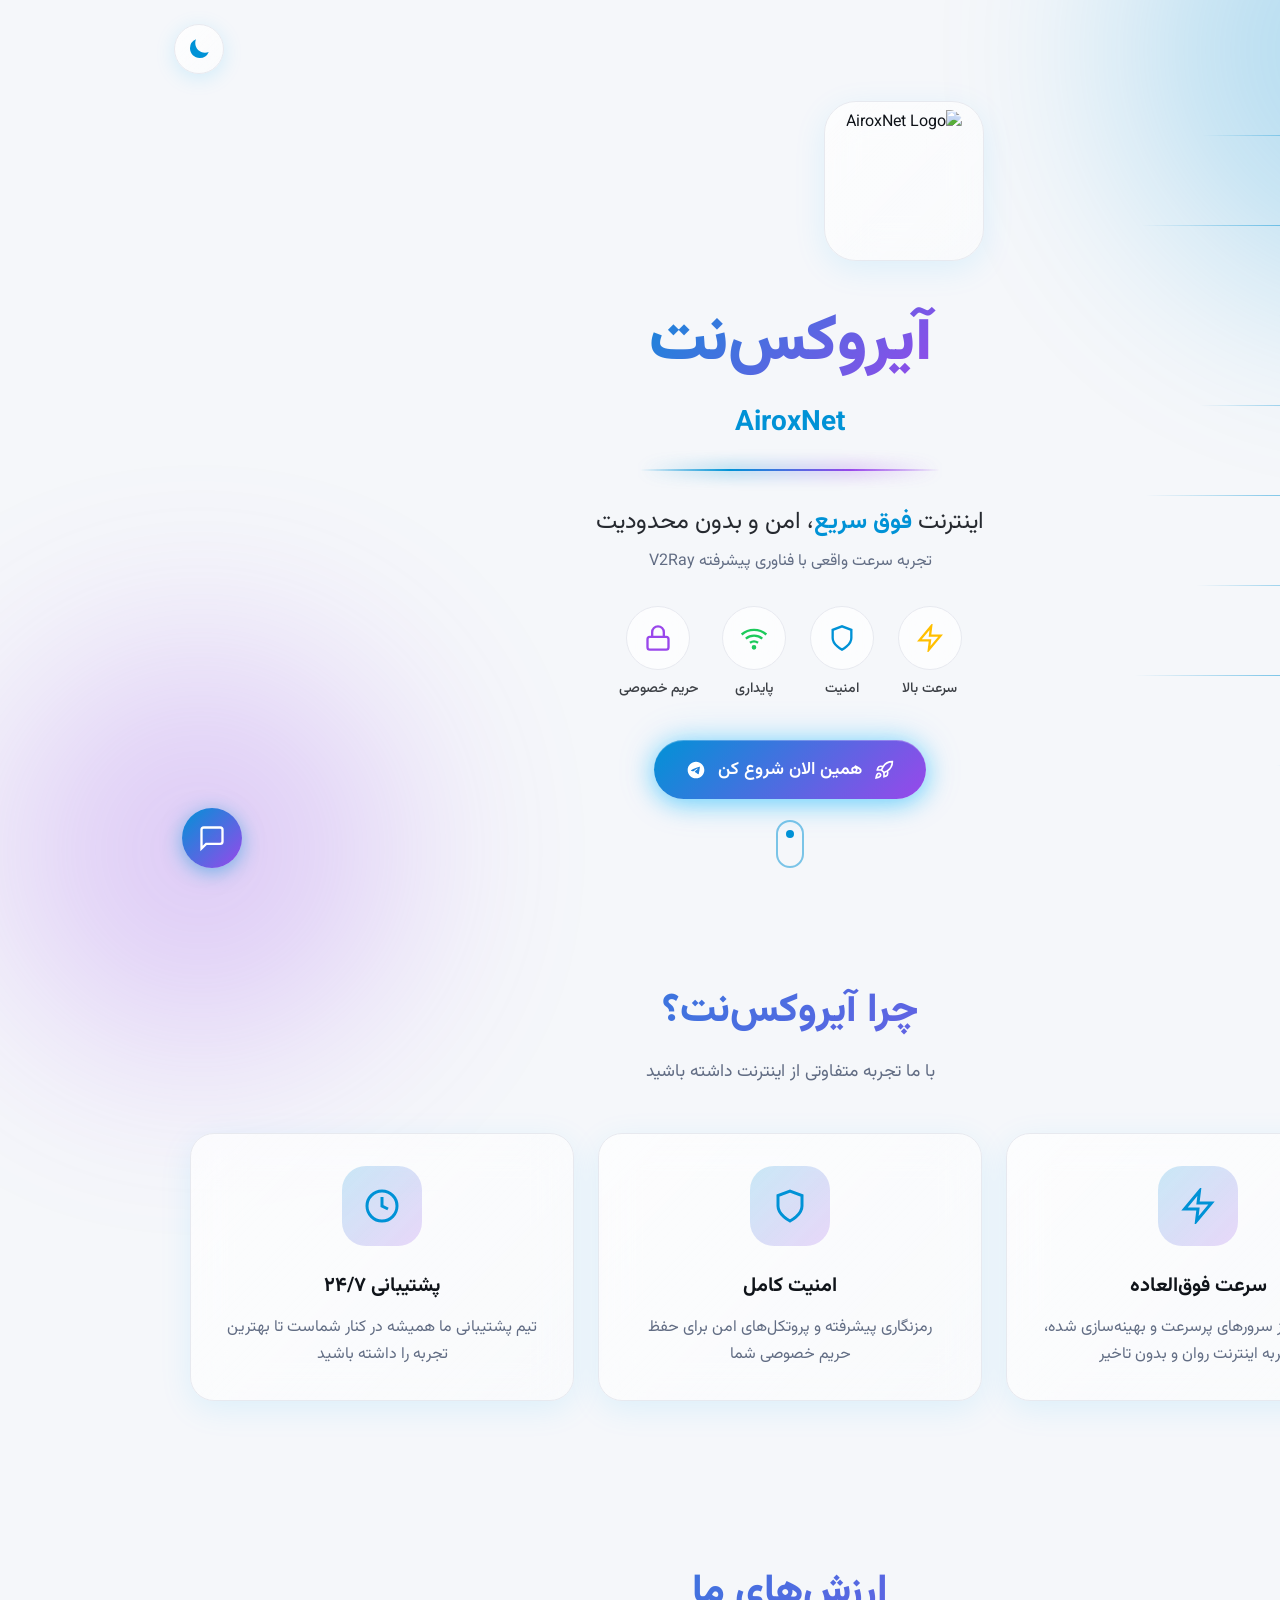
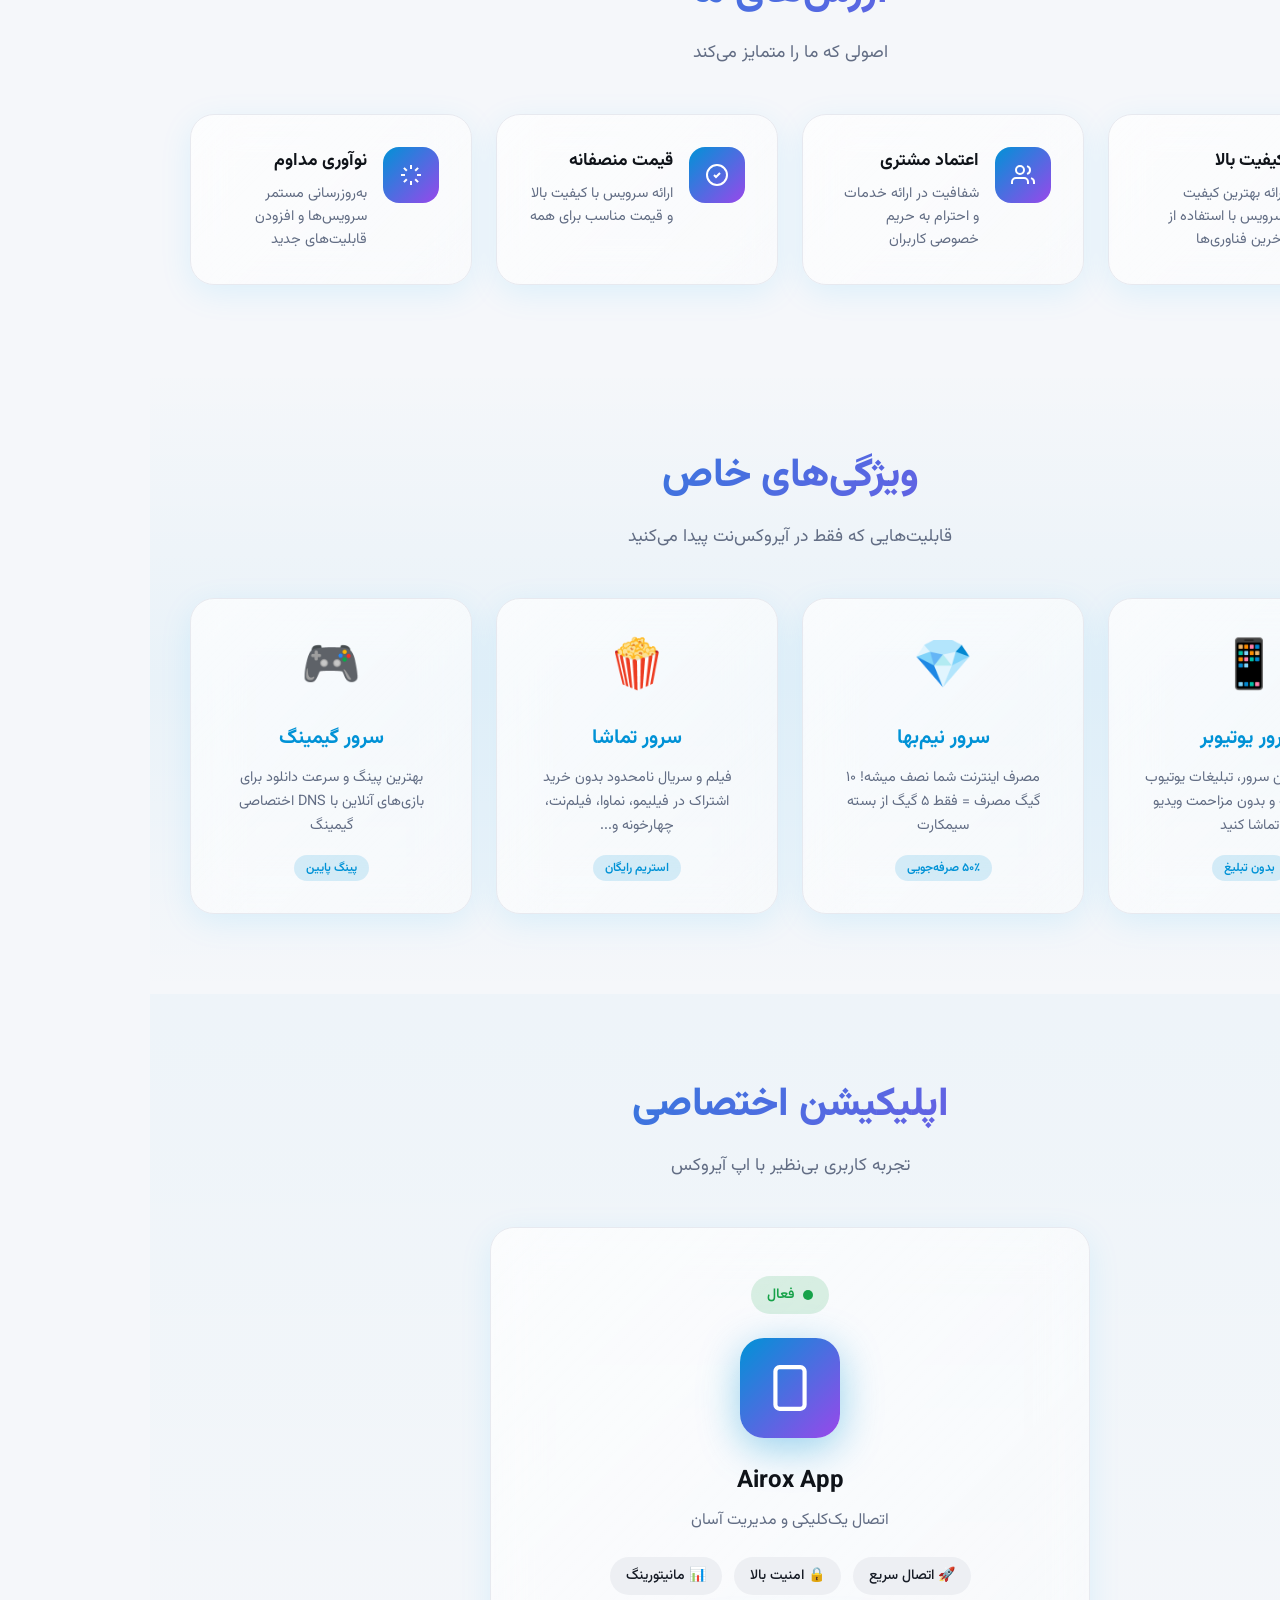
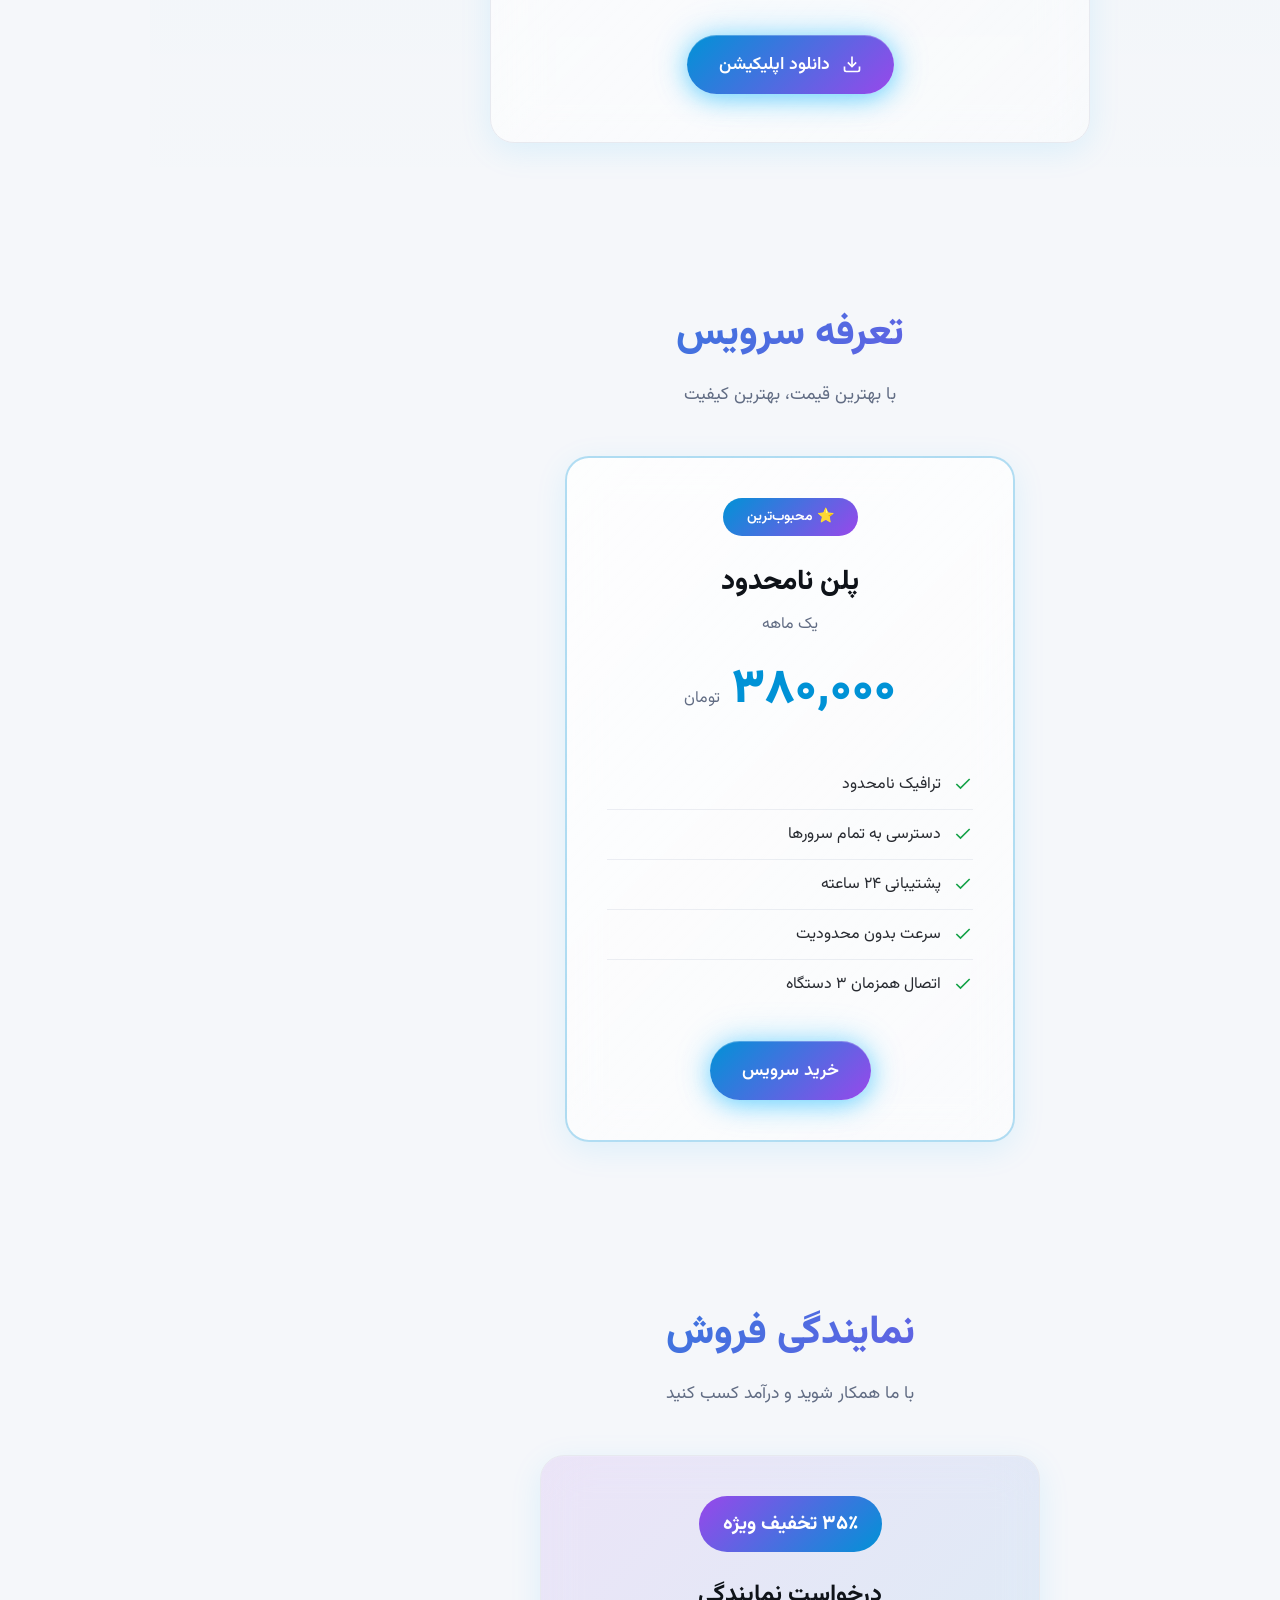
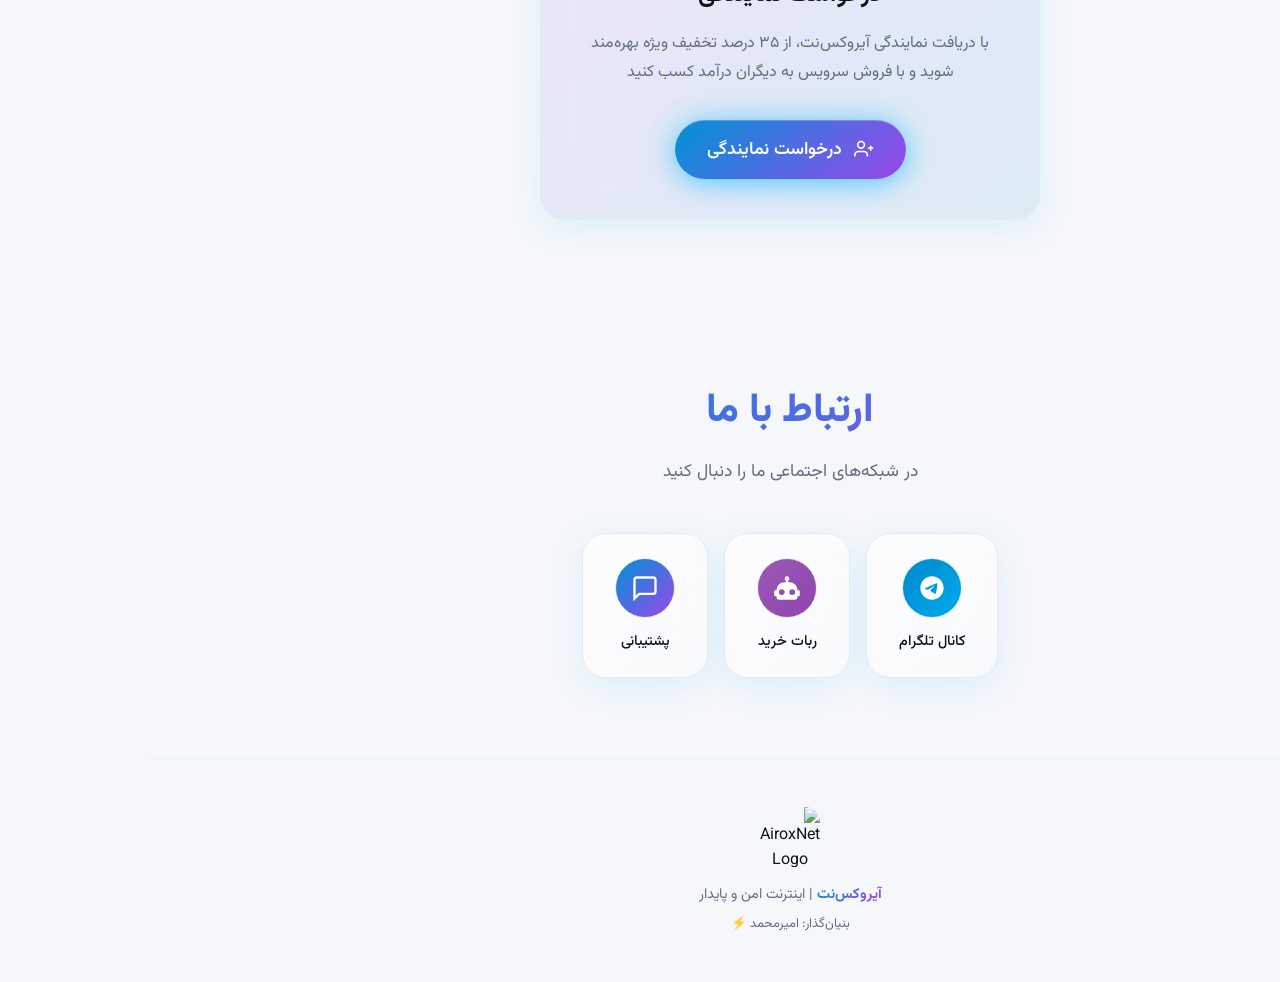
==== public/static-site.html @ 1bcb4da7 "Changes" ====
<!DOCTYPE html>
<html lang="fa" dir="rtl">
<head>
    <meta charset="UTF-8">
    <meta name="viewport" content="width=device-width, initial-scale=1.0">
    <title>آیروکس‌نت | AiroxNet - اینترنت فوق سریع و امن</title>
    <meta name="description" content="آیروکس‌نت - ارائه دهنده اینترنت امن، پایدار و فوق سریع با فناوری V2Ray">
    <link href="https://fonts.googleapis.com/css2?family=Vazirmatn:wght@300;400;500;600;700;800;900&display=swap" rel="stylesheet">
    <style>
        :root {
            --background: 220 30% 97%;
            --foreground: 220 25% 8%;
            --card: 0 0% 100%;
            --card-foreground: 220 25% 8%;
            --primary: 199 100% 42%;
            --primary-foreground: 0 0% 100%;
            --secondary: 220 20% 94%;
            --secondary-foreground: 220 25% 12%;
            --muted: 220 20% 92%;
            --muted-foreground: 220 15% 45%;
            --accent: 270 80% 60%;
            --accent-foreground: 0 0% 100%;
            --border: 220 20% 88%;
            --glass-bg: 0 0% 100%;
            --glass-border: 220 20% 92%;
            --radius: 1rem;
        }

        .dark {
            --background: 225 30% 5%;
            --foreground: 210 40% 98%;
            --card: 225 25% 8%;
            --card-foreground: 210 40% 98%;
            --primary: 199 100% 50%;
            --primary-foreground: 0 0% 100%;
            --secondary: 225 20% 12%;
            --secondary-foreground: 210 40% 98%;
            --muted: 225 20% 15%;
            --muted-foreground: 220 15% 60%;
            --accent: 270 80% 65%;
            --accent-foreground: 0 0% 100%;
            --border: 225 20% 15%;
            --glass-bg: 225 25% 10%;
            --glass-border: 225 20% 20%;
        }

        * {
            margin: 0;
            padding: 0;
            box-sizing: border-box;
        }

        html {
            scroll-behavior: smooth;
        }

        body {
            font-family: 'Vazirmatn', sans-serif;
            background: hsl(var(--background));
            color: hsl(var(--foreground));
            min-height: 100vh;
            transition: background-color 0.4s ease, color 0.4s ease;
            overflow-x: hidden;
        }

        .dark body {
            background: radial-gradient(ellipse at top, hsl(225, 35%, 10%) 0%, hsl(225, 35%, 3%) 100%);
        }

        /* Theme Toggle */
        .theme-toggle {
            position: fixed;
            top: 1.5rem;
            left: 1.5rem;
            z-index: 100;
            width: 50px;
            height: 50px;
            border-radius: 50%;
            border: 1px solid hsl(var(--glass-border));
            background: linear-gradient(135deg, hsl(var(--glass-bg) / 0.8) 0%, hsl(var(--glass-bg) / 0.5) 100%);
            backdrop-filter: blur(20px);
            cursor: pointer;
            display: flex;
            align-items: center;
            justify-content: center;
            transition: all 0.3s ease;
            box-shadow: 0 4px 20px rgba(0, 180, 255, 0.15);
        }

        .theme-toggle:hover {
            transform: scale(1.1) rotate(15deg);
            box-shadow: 0 6px 30px rgba(0, 180, 255, 0.3);
        }

        .theme-toggle svg {
            width: 24px;
            height: 24px;
            fill: hsl(var(--primary));
            transition: transform 0.3s ease;
        }

        /* Twinkling Stars */
        .stars-container {
            position: fixed;
            inset: 0;
            pointer-events: none;
            z-index: 0;
            display: none;
        }

        .dark .stars-container {
            display: block;
        }

        .star {
            position: absolute;
            background: white;
            border-radius: 50%;
            animation: twinkle var(--duration) ease-in-out infinite;
            animation-delay: var(--delay);
        }

        @keyframes twinkle {
            0%, 100% { opacity: 0.2; transform: scale(1); }
            50% { opacity: 1; transform: scale(1.5); }
        }

        /* Speed Lines */
        .speed-lines {
            position: fixed;
            inset: 0;
            pointer-events: none;
            z-index: 1;
            overflow: hidden;
        }

        .speed-line {
            position: absolute;
            height: 1px;
            background: linear-gradient(90deg, transparent, hsl(var(--primary) / 0.5), transparent);
            animation: speedMove var(--duration) linear infinite;
            animation-delay: var(--delay);
        }

        @keyframes speedMove {
            0% { transform: translateX(-100%); opacity: 0; }
            50% { opacity: 1; }
            100% { transform: translateX(100vw); opacity: 0; }
        }

        /* Floating Glows */
        .floating-glow {
            position: absolute;
            border-radius: 50%;
            filter: blur(100px);
            opacity: 0.25;
            pointer-events: none;
            animation: floatGlow 4s ease-in-out infinite;
        }

        @keyframes floatGlow {
            0%, 100% { transform: scale(1); opacity: 0.2; }
            50% { transform: scale(1.2); opacity: 0.3; }
        }

        /* Glass Card */
        .glass-card {
            position: relative;
            overflow: hidden;
            border-radius: 1.5rem;
            border: 1px solid hsl(var(--glass-border));
            background: linear-gradient(135deg, hsl(var(--glass-bg) / 0.7) 0%, hsl(var(--glass-bg) / 0.4) 100%);
            backdrop-filter: blur(24px);
            -webkit-backdrop-filter: blur(24px);
            box-shadow: 0 8px 32px 0 rgba(0, 180, 255, 0.1), inset 0 1px 0 0 rgba(255, 255, 255, 0.1);
            transition: transform 0.3s ease, box-shadow 0.3s ease, border-color 0.3s ease;
        }

        .glass-card:hover {
            transform: translateY(-8px);
            box-shadow: 0 25px 60px 0 rgba(0, 180, 255, 0.25), inset 0 1px 0 0 rgba(255, 255, 255, 0.15);
            border-color: hsl(var(--primary) / 0.5);
        }

        /* Glass Button */
        .glass-button {
            position: relative;
            overflow: hidden;
            border-radius: 9999px;
            padding: 1rem 2rem;
            font-weight: 600;
            font-size: 1.1rem;
            color: white;
            border: none;
            cursor: pointer;
            background: linear-gradient(135deg, hsl(var(--primary)) 0%, hsl(var(--accent)) 100%);
            box-shadow: 0 4px 25px 0 rgba(0, 180, 255, 0.5), 0 0 40px 0 rgba(0, 180, 255, 0.2), inset 0 1px 0 0 rgba(255, 255, 255, 0.25);
            transition: transform 0.2s ease, box-shadow 0.2s ease;
            display: inline-flex;
            align-items: center;
            gap: 0.75rem;
            text-decoration: none;
        }

        .glass-button::before {
            content: '';
            position: absolute;
            inset: 0;
            background: linear-gradient(90deg, transparent, rgba(255,255,255,0.3), transparent);
            transform: translateX(-100%);
            transition: transform 0.5s ease;
        }

        .glass-button:hover::before {
            transform: translateX(100%);
        }

        .glass-button:hover {
            transform: scale(1.05);
            box-shadow: 0 8px 40px 0 rgba(0, 180, 255, 0.6), 0 0 60px 0 rgba(0, 180, 255, 0.3);
        }

        /* Text Gradient */
        .text-gradient {
            background: linear-gradient(135deg, hsl(var(--primary)) 0%, hsl(var(--accent)) 50%, hsl(var(--primary)) 100%);
            background-size: 200% auto;
            -webkit-background-clip: text;
            -webkit-text-fill-color: transparent;
            background-clip: text;
            animation: gradientShift 3s ease-in-out infinite;
        }

        @keyframes gradientShift {
            0%, 100% { background-position: 0% center; }
            50% { background-position: 100% center; }
        }

        /* Glow Line */
        .glow-line {
            height: 2px;
            width: 100%;
            max-width: 300px;
            margin: 0 auto;
            background: linear-gradient(90deg, transparent 0%, hsl(var(--primary)) 30%, hsl(var(--accent)) 70%, transparent 100%);
            position: relative;
        }

        .glow-line::after {
            content: '';
            position: absolute;
            inset: -2px 0;
            background: inherit;
            filter: blur(8px);
            opacity: 0.6;
        }

        /* Icon Circle */
        .icon-circle {
            display: flex;
            align-items: center;
            justify-content: center;
            border-radius: 50%;
            background: hsl(var(--glass-bg) / 0.7);
            backdrop-filter: blur(12px);
            border: 1px solid hsl(var(--glass-border));
            transition: all 0.3s ease;
        }

        .icon-circle:hover {
            background: hsl(var(--primary) / 0.2);
            border-color: hsl(var(--primary) / 0.6);
            transform: scale(1.1);
        }

        /* Neon Pulse */
        .neon-pulse {
            animation: neonPulse 2s ease-in-out infinite;
        }

        @keyframes neonPulse {
            0%, 100% { box-shadow: 0 0 20px hsl(var(--primary) / 0.5), 0 0 40px hsl(var(--primary) / 0.3); }
            50% { box-shadow: 0 0 30px hsl(var(--primary) / 0.7), 0 0 60px hsl(var(--primary) / 0.5); }
        }

        /* Section Styles */
        section {
            position: relative;
            padding: 5rem 1rem;
        }

        .container {
            max-width: 1200px;
            margin: 0 auto;
            position: relative;
            z-index: 10;
        }

        .section-title {
            font-size: 2.5rem;
            font-weight: 800;
            text-align: center;
            margin-bottom: 1rem;
        }

        .section-subtitle {
            text-align: center;
            color: hsl(var(--muted-foreground));
            font-size: 1.1rem;
            margin-bottom: 3rem;
        }

        /* Hero Section */
        .hero {
            min-height: 100vh;
            display: flex;
            flex-direction: column;
            align-items: center;
            justify-content: center;
            text-align: center;
            position: relative;
        }

        .hero .floating-glow.primary {
            width: 500px;
            height: 500px;
            background: hsl(var(--primary));
            top: -200px;
            right: -200px;
        }

        .hero .floating-glow.accent {
            width: 400px;
            height: 400px;
            background: hsl(var(--accent));
            bottom: -150px;
            left: -150px;
            animation-delay: 1s;
        }

        .logo-container {
            width: 160px;
            height: 160px;
            border-radius: 2rem;
            overflow: hidden;
            margin-bottom: 2rem;
            padding: 0.5rem;
        }

        .logo-container img {
            width: 100%;
            height: 100%;
            object-fit: cover;
            border-radius: 1.5rem;
        }

        .hero h1 {
            font-size: 4rem;
            font-weight: 900;
            margin-bottom: 0.5rem;
        }

        .hero .brand-en {
            font-size: 1.75rem;
            color: hsl(var(--primary));
            font-weight: 700;
            margin-bottom: 1.5rem;
        }

        .hero .tagline {
            font-size: 1.5rem;
            margin-bottom: 0.5rem;
            color: hsl(var(--foreground) / 0.9);
        }

        .hero .tagline-sub {
            color: hsl(var(--muted-foreground));
            margin-bottom: 2rem;
        }

        .features-row {
            display: flex;
            align-items: center;
            justify-content: center;
            gap: 1.5rem;
            flex-wrap: wrap;
            margin-bottom: 2.5rem;
        }

        .feature-item {
            display: flex;
            flex-direction: column;
            align-items: center;
            gap: 0.5rem;
        }

        .feature-item .icon-circle {
            width: 64px;
            height: 64px;
        }

        .feature-item span {
            font-size: 0.875rem;
            font-weight: 500;
            color: hsl(var(--foreground) / 0.8);
        }

        .scroll-indicator {
            position: absolute;
            bottom: 2rem;
            left: 50%;
            transform: translateX(-50%);
        }

        .scroll-indicator .mouse {
            width: 28px;
            height: 48px;
            border: 2px solid hsl(var(--primary) / 0.5);
            border-radius: 9999px;
            display: flex;
            justify-content: center;
            padding-top: 8px;
        }

        .scroll-indicator .wheel {
            width: 8px;
            height: 8px;
            background: hsl(var(--primary));
            border-radius: 50%;
            animation: scrollBounce 1.5s infinite;
        }

        @keyframes scrollBounce {
            0%, 100% { transform: translateY(0); opacity: 1; }
            50% { transform: translateY(16px); opacity: 0.5; }
        }

        /* About Section */
        .about-grid {
            display: grid;
            grid-template-columns: repeat(auto-fit, minmax(250px, 1fr));
            gap: 1.5rem;
        }

        .about-card {
            padding: 2rem;
            text-align: center;
        }

        .about-card .icon-wrapper {
            width: 80px;
            height: 80px;
            margin: 0 auto 1.5rem;
            background: linear-gradient(135deg, hsl(var(--primary) / 0.2) 0%, hsl(var(--accent) / 0.2) 100%);
            border-radius: 1.5rem;
            display: flex;
            align-items: center;
            justify-content: center;
        }

        .about-card h3 {
            font-size: 1.25rem;
            font-weight: 700;
            margin-bottom: 0.75rem;
            color: hsl(var(--foreground));
        }

        .about-card p {
            color: hsl(var(--muted-foreground));
            line-height: 1.7;
        }

        /* Values Section */
        .values-grid {
            display: grid;
            grid-template-columns: repeat(auto-fit, minmax(280px, 1fr));
            gap: 1.5rem;
        }

        .value-card {
            padding: 2rem;
            display: flex;
            align-items: flex-start;
            gap: 1rem;
        }

        .value-card .icon-box {
            width: 56px;
            height: 56px;
            min-width: 56px;
            background: linear-gradient(135deg, hsl(var(--primary)) 0%, hsl(var(--accent)) 100%);
            border-radius: 1rem;
            display: flex;
            align-items: center;
            justify-content: center;
        }

        .value-card h3 {
            font-size: 1.1rem;
            font-weight: 700;
            margin-bottom: 0.5rem;
        }

        .value-card p {
            color: hsl(var(--muted-foreground));
            font-size: 0.9rem;
            line-height: 1.6;
        }

        /* Special Features Section */
        .special-features {
            background: linear-gradient(180deg, transparent 0%, hsl(var(--primary) / 0.05) 50%, transparent 100%);
        }

        .features-grid {
            display: grid;
            grid-template-columns: repeat(auto-fit, minmax(280px, 1fr));
            gap: 1.5rem;
        }

        .special-card {
            padding: 2rem;
            text-align: center;
            position: relative;
        }

        .special-card::before {
            content: '';
            position: absolute;
            inset: 0;
            border-radius: 1.5rem;
            padding: 2px;
            background: linear-gradient(135deg, hsl(var(--primary) / 0.3), hsl(var(--accent) / 0.3));
            -webkit-mask: linear-gradient(#fff 0 0) content-box, linear-gradient(#fff 0 0);
            mask: linear-gradient(#fff 0 0) content-box, linear-gradient(#fff 0 0);
            -webkit-mask-composite: xor;
            mask-composite: exclude;
            opacity: 0;
            transition: opacity 0.3s ease;
        }

        .special-card:hover::before {
            opacity: 1;
        }

        .special-card .emoji {
            font-size: 3rem;
            margin-bottom: 1rem;
            display: block;
        }

        .special-card h3 {
            font-size: 1.25rem;
            font-weight: 700;
            margin-bottom: 0.75rem;
            color: hsl(var(--primary));
        }

        .special-card p {
            color: hsl(var(--muted-foreground));
            font-size: 0.9rem;
            line-height: 1.7;
        }

        .special-card .badge {
            display: inline-block;
            padding: 0.25rem 0.75rem;
            background: hsl(var(--primary) / 0.15);
            color: hsl(var(--primary));
            border-radius: 9999px;
            font-size: 0.75rem;
            font-weight: 600;
            margin-top: 1rem;
        }

        /* App Section */
        .app-section {
            background: linear-gradient(180deg, hsl(var(--primary) / 0.03) 0%, transparent 100%);
        }

        .app-card {
            max-width: 600px;
            margin: 0 auto;
            padding: 3rem 2rem;
            text-align: center;
        }

        .app-status {
            display: inline-flex;
            align-items: center;
            gap: 0.5rem;
            padding: 0.5rem 1rem;
            background: hsl(142 76% 36% / 0.15);
            color: hsl(142, 76%, 36%);
            border-radius: 9999px;
            font-weight: 600;
            font-size: 0.875rem;
            margin-bottom: 1.5rem;
        }

        .app-status .dot {
            width: 10px;
            height: 10px;
            background: hsl(142, 76%, 36%);
            border-radius: 50%;
            animation: pulse 2s infinite;
        }

        @keyframes pulse {
            0%, 100% { opacity: 1; transform: scale(1); }
            50% { opacity: 0.5; transform: scale(1.2); }
        }

        .app-icon {
            width: 100px;
            height: 100px;
            margin: 0 auto 1.5rem;
            background: linear-gradient(135deg, hsl(var(--primary)) 0%, hsl(var(--accent)) 100%);
            border-radius: 1.5rem;
            display: flex;
            align-items: center;
            justify-content: center;
            box-shadow: 0 10px 40px hsl(var(--primary) / 0.4);
        }

        .app-tags {
            display: flex;
            justify-content: center;
            gap: 0.75rem;
            flex-wrap: wrap;
            margin: 1.5rem 0;
        }

        .app-tag {
            padding: 0.5rem 1rem;
            background: hsl(var(--secondary));
            color: hsl(var(--secondary-foreground));
            border-radius: 9999px;
            font-size: 0.875rem;
            font-weight: 500;
        }

        /* Pricing Section */
        .pricing-card {
            max-width: 450px;
            margin: 0 auto;
            padding: 2.5rem;
            text-align: center;
            background: linear-gradient(135deg, hsl(var(--glass-bg) / 0.8) 0%, hsl(var(--glass-bg) / 0.5) 100%);
            border: 2px solid hsl(var(--primary) / 0.3);
        }

        .pricing-card .popular-badge {
            display: inline-block;
            padding: 0.5rem 1.5rem;
            background: linear-gradient(135deg, hsl(var(--primary)) 0%, hsl(var(--accent)) 100%);
            color: white;
            border-radius: 9999px;
            font-weight: 600;
            font-size: 0.875rem;
            margin-bottom: 1.5rem;
        }

        .pricing-card h3 {
            font-size: 1.75rem;
            font-weight: 800;
            margin-bottom: 0.5rem;
        }

        .pricing-card .price {
            font-size: 3rem;
            font-weight: 900;
            color: hsl(var(--primary));
            margin: 1rem 0;
        }

        .pricing-card .price span {
            font-size: 1rem;
            color: hsl(var(--muted-foreground));
            font-weight: 400;
        }

        .pricing-card .features-list {
            list-style: none;
            margin: 2rem 0;
            text-align: right;
        }

        .pricing-card .features-list li {
            display: flex;
            align-items: center;
            gap: 0.75rem;
            padding: 0.75rem 0;
            border-bottom: 1px solid hsl(var(--border) / 0.5);
            color: hsl(var(--foreground) / 0.9);
        }

        .pricing-card .features-list li:last-child {
            border-bottom: none;
        }

        .pricing-card .features-list svg {
            color: hsl(142, 76%, 36%);
            flex-shrink: 0;
        }

        /* Agency Section */
        .agency-card {
            max-width: 500px;
            margin: 0 auto;
            padding: 2.5rem;
            text-align: center;
            background: linear-gradient(135deg, hsl(var(--accent) / 0.1) 0%, hsl(var(--primary) / 0.1) 100%);
        }

        .agency-discount {
            display: inline-block;
            padding: 0.75rem 1.5rem;
            background: linear-gradient(135deg, hsl(var(--accent)) 0%, hsl(var(--primary)) 100%);
            color: white;
            border-radius: 9999px;
            font-weight: 700;
            font-size: 1.25rem;
            margin-bottom: 1.5rem;
        }

        /* Social Links */
        .social-section {
            text-align: center;
        }

        .social-grid {
            display: flex;
            justify-content: center;
            gap: 1rem;
            flex-wrap: wrap;
        }

        .social-link {
            display: flex;
            flex-direction: column;
            align-items: center;
            gap: 0.75rem;
            padding: 1.5rem 2rem;
            text-decoration: none;
            color: hsl(var(--foreground));
            transition: transform 0.3s ease;
        }

        .social-link:hover {
            transform: translateY(-5px);
        }

        .social-link .icon-circle {
            width: 60px;
            height: 60px;
        }

        .social-link span {
            font-weight: 500;
            font-size: 0.9rem;
        }

        /* Footer */
        footer {
            text-align: center;
            padding: 3rem 1rem;
            border-top: 1px solid hsl(var(--border) / 0.3);
        }

        footer .footer-logo {
            width: 60px;
            height: 60px;
            margin: 0 auto 1rem;
            border-radius: 1rem;
            overflow: hidden;
        }

        footer .footer-logo img {
            width: 100%;
            height: 100%;
            object-fit: cover;
        }

        footer p {
            color: hsl(var(--muted-foreground));
            font-size: 0.9rem;
        }

        footer .founder {
            margin-top: 0.5rem;
            font-size: 0.8rem;
        }

        /* Floating Support */
        .floating-support {
            position: fixed;
            bottom: 2rem;
            left: 2rem;
            z-index: 100;
        }

        .floating-support a {
            display: flex;
            align-items: center;
            justify-content: center;
            width: 60px;
            height: 60px;
            background: linear-gradient(135deg, hsl(var(--primary)) 0%, hsl(var(--accent)) 100%);
            border-radius: 50%;
            box-shadow: 0 4px 20px hsl(var(--primary) / 0.5);
            transition: transform 0.3s ease, box-shadow 0.3s ease;
            animation: neonPulse 2s ease-in-out infinite;
        }

        .floating-support a:hover {
            transform: scale(1.1);
            box-shadow: 0 6px 30px hsl(var(--primary) / 0.7);
        }

        /* Responsive */
        @media (max-width: 768px) {
            .hero h1 {
                font-size: 2.5rem;
            }

            .hero .brand-en {
                font-size: 1.25rem;
            }

            .hero .tagline {
                font-size: 1.1rem;
            }

            .section-title {
                font-size: 1.75rem;
            }

            .logo-container {
                width: 120px;
                height: 120px;
            }

            .features-row {
                gap: 1rem;
            }

            .feature-item .icon-circle {
                width: 50px;
                height: 50px;
            }

            .pricing-card .price {
                font-size: 2.25rem;
            }
        }
    </style>
</head>
<body>
    <!-- Theme Toggle -->
    <button class="theme-toggle" onclick="toggleTheme()" aria-label="تغییر تم">
        <svg class="sun-icon" viewBox="0 0 24 24" style="display: none;">
            <path d="M12 3V4M12 20V21M4 12H3M6.31412 6.31412L5.5 5.5M17.6859 6.31412L18.5 5.5M6.31412 17.69L5.5 18.5M17.6859 17.69L18.5 18.5M21 12H20M16 12C16 14.2091 14.2091 16 12 16C9.79086 16 8 14.2091 8 12C8 9.79086 9.79086 8 12 8C14.2091 8 16 9.79086 16 12Z" stroke="currentColor" stroke-width="2" fill="none"/>
        </svg>
        <svg class="moon-icon" viewBox="0 0 24 24">
            <path d="M21.752 15.002A9.718 9.718 0 0118 15.75c-5.385 0-9.75-4.365-9.75-9.75 0-1.33.266-2.597.748-3.752A9.753 9.753 0 003 11.25C3 16.635 7.365 21 12.75 21a9.753 9.753 0 009.002-5.998z"/>
        </svg>
    </button>

    <!-- Stars Container -->
    <div class="stars-container" id="stars"></div>

    <!-- Speed Lines -->
    <div class="speed-lines" id="speedLines"></div>

    <!-- Hero Section -->
    <section class="hero">
        <div class="floating-glow primary"></div>
        <div class="floating-glow accent"></div>
        
        <div class="container">
            <div class="logo-container glass-card neon-pulse">
                <img src="YOUR_LOGO_URL_HERE" alt="AiroxNet Logo" id="mainLogo">
            </div>

            <h1 class="text-gradient">آیروکس‌نت</h1>
            <p class="brand-en">AiroxNet</p>

            <div class="glow-line"></div>

            <p class="tagline" style="margin-top: 2rem;">
                اینترنت <span style="color: hsl(var(--primary)); font-weight: 700;">فوق سریع</span>، امن و بدون محدودیت
            </p>
            <p class="tagline-sub">تجربه سرعت واقعی با فناوری پیشرفته V2Ray</p>

            <div class="features-row">
                <div class="feature-item">
                    <div class="icon-circle">
                        <svg width="28" height="28" viewBox="0 0 24 24" fill="none" stroke="hsl(45, 100%, 50%)" stroke-width="2">
                            <polygon points="13 2 3 14 12 14 11 22 21 10 12 10 13 2"/>
                        </svg>
                    </div>
                    <span>سرعت بالا</span>
                </div>
                <div class="feature-item">
                    <div class="icon-circle">
                        <svg width="28" height="28" viewBox="0 0 24 24" fill="none" stroke="hsl(var(--primary))" stroke-width="2">
                            <path d="M12 22s8-4 8-10V5l-8-3-8 3v7c0 6 8 10 8 10z"/>
                        </svg>
                    </div>
                    <span>امنیت</span>
                </div>
                <div class="feature-item">
                    <div class="icon-circle">
                        <svg width="28" height="28" viewBox="0 0 24 24" fill="none" stroke="hsl(142, 76%, 45%)" stroke-width="2">
                            <path d="M5 12.55a11 11 0 0 1 14.08 0"/>
                            <path d="M1.42 9a16 16 0 0 1 21.16 0"/>
                            <path d="M8.53 16.11a6 6 0 0 1 6.95 0"/>
                            <circle cx="12" cy="20" r="1"/>
                        </svg>
                    </div>
                    <span>پایداری</span>
                </div>
                <div class="feature-item">
                    <div class="icon-circle">
                        <svg width="28" height="28" viewBox="0 0 24 24" fill="none" stroke="hsl(var(--accent))" stroke-width="2">
                            <rect x="3" y="11" width="18" height="11" rx="2" ry="2"/>
                            <path d="M7 11V7a5 5 0 0 1 10 0v4"/>
                        </svg>
                    </div>
                    <span>حریم خصوصی</span>
                </div>
            </div>

            <a href="https://t.me/AIroxNetBot" target="_blank" rel="noopener noreferrer" class="glass-button">
                <svg width="20" height="20" viewBox="0 0 24 24" fill="none" stroke="currentColor" stroke-width="2">
                    <path d="M4.5 16.5c-1.5 1.26-2 5-2 5s3.74-.5 5-2c.71-.84.7-2.13-.09-2.91a2.18 2.18 0 0 0-2.91-.09z"/>
                    <path d="m12 15-3-3a22 22 0 0 1 2-3.95A12.88 12.88 0 0 1 22 2c0 2.72-.78 7.5-6 11a22.35 22.35 0 0 1-4 2z"/>
                    <path d="M9 12H4s.55-3.03 2-4c1.62-1.08 5 0 5 0"/>
                    <path d="M12 15v5s3.03-.55 4-2c1.08-1.62 0-5 0-5"/>
                </svg>
                <span>همین الان شروع کن</span>
                <svg width="20" height="20" viewBox="0 0 24 24" fill="currentColor">
                    <path d="M12 2C6.48 2 2 6.48 2 12s4.48 10 10 10 10-4.48 10-10S17.52 2 12 2zm4.64 6.8c-.15 1.58-.8 5.42-1.13 7.19-.14.75-.42 1-.68 1.03-.58.05-1.02-.38-1.58-.75-.88-.58-1.38-.94-2.23-1.5-.99-.65-.35-1.01.22-1.59.15-.15 2.71-2.48 2.76-2.69a.2.2 0 00-.05-.18c-.06-.05-.14-.03-.21-.02-.09.02-1.49.95-4.22 2.79-.4.27-.76.41-1.08.4-.36-.01-1.04-.2-1.55-.37-.63-.2-1.12-.31-1.08-.66.02-.18.27-.36.74-.55 2.92-1.27 4.86-2.11 5.83-2.51 2.78-1.16 3.35-1.36 3.73-1.36.08 0 .27.02.39.12.1.08.13.19.14.27-.01.06.01.24 0 .37z"/>
                </svg>
            </a>
        </div>

        <div class="scroll-indicator">
            <div class="mouse">
                <div class="wheel"></div>
            </div>
        </div>
    </section>

    <!-- About Section -->
    <section id="about">
        <div class="container">
            <h2 class="section-title text-gradient">چرا آیروکس‌نت؟</h2>
            <p class="section-subtitle">با ما تجربه متفاوتی از اینترنت داشته باشید</p>

            <div class="about-grid">
                <div class="glass-card about-card">
                    <div class="icon-wrapper">
                        <svg width="36" height="36" viewBox="0 0 24 24" fill="none" stroke="hsl(var(--primary))" stroke-width="2">
                            <polygon points="13 2 3 14 12 14 11 22 21 10 12 10 13 2"/>
                        </svg>
                    </div>
                    <h3>سرعت فوق‌العاده</h3>
                    <p>با استفاده از سرورهای پرسرعت و بهینه‌سازی شده، تجربه اینترنت روان و بدون تاخیر</p>
                </div>

                <div class="glass-card about-card">
                    <div class="icon-wrapper">
                        <svg width="36" height="36" viewBox="0 0 24 24" fill="none" stroke="hsl(var(--primary))" stroke-width="2">
                            <path d="M12 22s8-4 8-10V5l-8-3-8 3v7c0 6 8 10 8 10z"/>
                        </svg>
                    </div>
                    <h3>امنیت کامل</h3>
                    <p>رمزنگاری پیشرفته و پروتکل‌های امن برای حفظ حریم خصوصی شما</p>
                </div>

                <div class="glass-card about-card">
                    <div class="icon-wrapper">
                        <svg width="36" height="36" viewBox="0 0 24 24" fill="none" stroke="hsl(var(--primary))" stroke-width="2">
                            <circle cx="12" cy="12" r="10"/>
                            <polyline points="12 6 12 12 16 14"/>
                        </svg>
                    </div>
                    <h3>پشتیبانی ۲۴/۷</h3>
                    <p>تیم پشتیبانی ما همیشه در کنار شماست تا بهترین تجربه را داشته باشید</p>
                </div>
            </div>
        </div>
    </section>

    <!-- Values Section -->
    <section id="values">
        <div class="container">
            <h2 class="section-title text-gradient">ارزش‌های ما</h2>
            <p class="section-subtitle">اصولی که ما را متمایز می‌کند</p>

            <div class="values-grid">
                <div class="glass-card value-card">
                    <div class="icon-box">
                        <svg width="24" height="24" viewBox="0 0 24 24" fill="none" stroke="white" stroke-width="2">
                            <path d="M14 9V5a3 3 0 0 0-3-3l-4 9v11h11.28a2 2 0 0 0 2-1.7l1.38-9a2 2 0 0 0-2-2.3zM7 22H4a2 2 0 0 1-2-2v-7a2 2 0 0 1 2-2h3"/>
                        </svg>
                    </div>
                    <div>
                        <h3>کیفیت بالا</h3>
                        <p>ارائه بهترین کیفیت سرویس با استفاده از آخرین فناوری‌ها</p>
                    </div>
                </div>

                <div class="glass-card value-card">
                    <div class="icon-box">
                        <svg width="24" height="24" viewBox="0 0 24 24" fill="none" stroke="white" stroke-width="2">
                            <path d="M17 21v-2a4 4 0 0 0-4-4H5a4 4 0 0 0-4 4v2"/>
                            <circle cx="9" cy="7" r="4"/>
                            <path d="M23 21v-2a4 4 0 0 0-3-3.87"/>
                            <path d="M16 3.13a4 4 0 0 1 0 7.75"/>
                        </svg>
                    </div>
                    <div>
                        <h3>اعتماد مشتری</h3>
                        <p>شفافیت در ارائه خدمات و احترام به حریم خصوصی کاربران</p>
                    </div>
                </div>

                <div class="glass-card value-card">
                    <div class="icon-box">
                        <svg width="24" height="24" viewBox="0 0 24 24" fill="none" stroke="white" stroke-width="2">
                            <circle cx="12" cy="12" r="10"/>
                            <path d="m9 12 2 2 4-4"/>
                        </svg>
                    </div>
                    <div>
                        <h3>قیمت منصفانه</h3>
                        <p>ارائه سرویس با کیفیت بالا و قیمت مناسب برای همه</p>
                    </div>
                </div>

                <div class="glass-card value-card">
                    <div class="icon-box">
                        <svg width="24" height="24" viewBox="0 0 24 24" fill="none" stroke="white" stroke-width="2">
                            <path d="M12 2v4"/>
                            <path d="m16.2 7.8 2.9-2.9"/>
                            <path d="M18 12h4"/>
                            <path d="m16.2 16.2 2.9 2.9"/>
                            <path d="M12 18v4"/>
                            <path d="m4.9 19.1 2.9-2.9"/>
                            <path d="M2 12h4"/>
                            <path d="m4.9 4.9 2.9 2.9"/>
                        </svg>
                    </div>
                    <div>
                        <h3>نوآوری مداوم</h3>
                        <p>به‌روزرسانی مستمر سرویس‌ها و افزودن قابلیت‌های جدید</p>
                    </div>
                </div>
            </div>
        </div>
    </section>

    <!-- Special Features Section -->
    <section id="features" class="special-features">
        <div class="container">
            <h2 class="section-title text-gradient">ویژگی‌های خاص</h2>
            <p class="section-subtitle">قابلیت‌هایی که فقط در آیروکس‌نت پیدا می‌کنید</p>

            <div class="features-grid">
                <div class="glass-card special-card">
                    <span class="emoji">📱</span>
                    <h3>سرور یوتیوبر</h3>
                    <p>با اتصال به این سرور، تبلیغات یوتیوب حذف میشه و بدون مزاحمت ویدیو تماشا کنید</p>
                    <span class="badge">بدون تبلیغ</span>
                </div>

                <div class="glass-card special-card">
                    <span class="emoji">💎</span>
                    <h3>سرور نیم‌بها</h3>
                    <p>مصرف اینترنت شما نصف میشه! ۱۰ گیگ مصرف = فقط ۵ گیگ از بسته سیمکارت</p>
                    <span class="badge">۵۰٪ صرفه‌جویی</span>
                </div>

                <div class="glass-card special-card">
                    <span class="emoji">🍿</span>
                    <h3>سرور تماشا</h3>
                    <p>فیلم و سریال نامحدود بدون خرید اشتراک در فیلیمو، نماوا، فیلم‌نت، چهارخونه و...</p>
                    <span class="badge">استریم رایگان</span>
                </div>

                <div class="glass-card special-card">
                    <span class="emoji">🎮</span>
                    <h3>سرور گیمینگ</h3>
                    <p>بهترین پینگ و سرعت دانلود برای بازی‌های آنلاین با DNS اختصاصی گیمینگ</p>
                    <span class="badge">پینگ پایین</span>
                </div>
            </div>
        </div>
    </section>

    <!-- App Section -->
    <section id="app" class="app-section">
        <div class="container">
            <h2 class="section-title text-gradient">اپلیکیشن اختصاصی</h2>
            <p class="section-subtitle">تجربه کاربری بی‌نظیر با اپ آیروکس</p>

            <div class="glass-card app-card">
                <div class="app-status">
                    <span class="dot"></span>
                    فعال
                </div>

                <div class="app-icon neon-pulse">
                    <svg width="50" height="50" viewBox="0 0 24 24" fill="none" stroke="white" stroke-width="2">
                        <rect x="5" y="2" width="14" height="20" rx="2" ry="2"/>
                        <line x1="12" y1="18" x2="12.01" y2="18"/>
                    </svg>
                </div>

                <h3 style="font-size: 1.5rem; font-weight: 700; margin-bottom: 0.5rem;">Airox App</h3>
                <p style="color: hsl(var(--muted-foreground)); margin-bottom: 1rem;">اتصال یک‌کلیکی و مدیریت آسان</p>

                <div class="app-tags">
                    <span class="app-tag">🚀 اتصال سریع</span>
                    <span class="app-tag">🔒 امنیت بالا</span>
                    <span class="app-tag">📊 مانیتورینگ</span>
                </div>

                <a href="https://t.me/AIroxNetBot" target="_blank" rel="noopener noreferrer" class="glass-button" style="margin-top: 1rem;">
                    <svg width="20" height="20" viewBox="0 0 24 24" fill="none" stroke="currentColor" stroke-width="2">
                        <path d="M21 15v4a2 2 0 0 1-2 2H5a2 2 0 0 1-2-2v-4"/>
                        <polyline points="7 10 12 15 17 10"/>
                        <line x1="12" y1="15" x2="12" y2="3"/>
                    </svg>
                    دانلود اپلیکیشن
                </a>
            </div>
        </div>
    </section>

    <!-- Pricing Section -->
    <section id="pricing">
        <div class="container">
            <h2 class="section-title text-gradient">تعرفه سرویس</h2>
            <p class="section-subtitle">با بهترین قیمت، بهترین کیفیت</p>

            <div class="glass-card pricing-card">
                <span class="popular-badge">⭐ محبوب‌ترین</span>
                <h3>پلن نامحدود</h3>
                <p style="color: hsl(var(--muted-foreground));">یک ماهه</p>
                
                <div class="price">
                    ۳۸۰,۰۰۰
                    <span>تومان</span>
                </div>

                <ul class="features-list">
                    <li>
                        <svg width="20" height="20" viewBox="0 0 24 24" fill="none" stroke="currentColor" stroke-width="2">
                            <polyline points="20 6 9 17 4 12"/>
                        </svg>
                        <span>ترافیک نامحدود</span>
                    </li>
                    <li>
                        <svg width="20" height="20" viewBox="0 0 24 24" fill="none" stroke="currentColor" stroke-width="2">
                            <polyline points="20 6 9 17 4 12"/>
                        </svg>
                        <span>دسترسی به تمام سرورها</span>
                    </li>
                    <li>
                        <svg width="20" height="20" viewBox="0 0 24 24" fill="none" stroke="currentColor" stroke-width="2">
                            <polyline points="20 6 9 17 4 12"/>
                        </svg>
                        <span>پشتیبانی ۲۴ ساعته</span>
                    </li>
                    <li>
                        <svg width="20" height="20" viewBox="0 0 24 24" fill="none" stroke="currentColor" stroke-width="2">
                            <polyline points="20 6 9 17 4 12"/>
                        </svg>
                        <span>سرعت بدون محدودیت</span>
                    </li>
                    <li>
                        <svg width="20" height="20" viewBox="0 0 24 24" fill="none" stroke="currentColor" stroke-width="2">
                            <polyline points="20 6 9 17 4 12"/>
                        </svg>
                        <span>اتصال همزمان ۳ دستگاه</span>
                    </li>
                </ul>

                <a href="https://t.me/AIroxNetBot" target="_blank" rel="noopener noreferrer" class="glass-button">
                    خرید سرویس
                </a>
            </div>
        </div>
    </section>

    <!-- Agency Section -->
    <section id="agency">
        <div class="container">
            <h2 class="section-title text-gradient">نمایندگی فروش</h2>
            <p class="section-subtitle">با ما همکار شوید و درآمد کسب کنید</p>

            <div class="glass-card agency-card">
                <span class="agency-discount">۳۵٪ تخفیف ویژه</span>
                
                <h3 style="font-size: 1.5rem; font-weight: 700; margin-bottom: 1rem;">درخواست نمایندگی</h3>
                <p style="color: hsl(var(--muted-foreground)); margin-bottom: 2rem; line-height: 1.8;">
                    با دریافت نمایندگی آیروکس‌نت، از ۳۵ درصد تخفیف ویژه بهره‌مند شوید و با فروش سرویس به دیگران درآمد کسب کنید
                </p>

                <a href="https://t.me/Airox_Admin" target="_blank" rel="noopener noreferrer" class="glass-button">
                    <svg width="20" height="20" viewBox="0 0 24 24" fill="none" stroke="currentColor" stroke-width="2">
                        <path d="M16 21v-2a4 4 0 0 0-4-4H5a4 4 0 0 0-4 4v2"/>
                        <circle cx="8.5" cy="7" r="4"/>
                        <line x1="20" y1="8" x2="20" y2="14"/>
                        <line x1="23" y1="11" x2="17" y2="11"/>
                    </svg>
                    درخواست نمایندگی
                </a>
            </div>
        </div>
    </section>

    <!-- Social Links -->
    <section class="social-section">
        <div class="container">
            <h2 class="section-title text-gradient">ارتباط با ما</h2>
            <p class="section-subtitle">در شبکه‌های اجتماعی ما را دنبال کنید</p>

            <div class="social-grid">
                <a href="https://t.me/AIroxNet" target="_blank" rel="noopener noreferrer" class="glass-card social-link">
                    <div class="icon-circle" style="background: linear-gradient(135deg, #0088cc, #00aced);">
                        <svg width="28" height="28" viewBox="0 0 24 24" fill="white">
                            <path d="M12 2C6.48 2 2 6.48 2 12s4.48 10 10 10 10-4.48 10-10S17.52 2 12 2zm4.64 6.8c-.15 1.58-.8 5.42-1.13 7.19-.14.75-.42 1-.68 1.03-.58.05-1.02-.38-1.58-.75-.88-.58-1.38-.94-2.23-1.5-.99-.65-.35-1.01.22-1.59.15-.15 2.71-2.48 2.76-2.69a.2.2 0 00-.05-.18c-.06-.05-.14-.03-.21-.02-.09.02-1.49.95-4.22 2.79-.4.27-.76.41-1.08.4-.36-.01-1.04-.2-1.55-.37-.63-.2-1.12-.31-1.08-.66.02-.18.27-.36.74-.55 2.92-1.27 4.86-2.11 5.83-2.51 2.78-1.16 3.35-1.36 3.73-1.36.08 0 .27.02.39.12.1.08.13.19.14.27-.01.06.01.24 0 .37z"/>
                        </svg>
                    </div>
                    <span>کانال تلگرام</span>
                </a>

                <a href="https://t.me/AIroxNetBot" target="_blank" rel="noopener noreferrer" class="glass-card social-link">
                    <div class="icon-circle" style="background: linear-gradient(135deg, #9b59b6, #8e44ad);">
                        <svg width="28" height="28" viewBox="0 0 24 24" fill="white">
                            <path d="M12 2a2 2 0 0 1 2 2c0 .74-.4 1.39-1 1.73V7h1a7 7 0 0 1 7 7h1a1 1 0 0 1 1 1v3a1 1 0 0 1-1 1h-1v1a2 2 0 0 1-2 2H5a2 2 0 0 1-2-2v-1H2a1 1 0 0 1-1-1v-3a1 1 0 0 1 1-1h1a7 7 0 0 1 7-7h1V5.73c-.6-.34-1-.99-1-1.73a2 2 0 0 1 2-2M7.5 13A2.5 2.5 0 0 0 5 15.5A2.5 2.5 0 0 0 7.5 18a2.5 2.5 0 0 0 2.5-2.5A2.5 2.5 0 0 0 7.5 13m9 0a2.5 2.5 0 0 0-2.5 2.5a2.5 2.5 0 0 0 2.5 2.5a2.5 2.5 0 0 0 2.5-2.5a2.5 2.5 0 0 0-2.5-2.5z"/>
                        </svg>
                    </div>
                    <span>ربات خرید</span>
                </a>

                <a href="https://t.me/Airox_Admin" target="_blank" rel="noopener noreferrer" class="glass-card social-link">
                    <div class="icon-circle" style="background: linear-gradient(135deg, hsl(var(--primary)), hsl(var(--accent)));">
                        <svg width="28" height="28" viewBox="0 0 24 24" fill="none" stroke="white" stroke-width="2">
                            <path d="M21 15a2 2 0 0 1-2 2H7l-4 4V5a2 2 0 0 1 2-2h14a2 2 0 0 1 2 2z"/>
                        </svg>
                    </div>
                    <span>پشتیبانی</span>
                </a>
            </div>
        </div>
    </section>

    <!-- Footer -->
    <footer>
        <div class="footer-logo">
            <img src="YOUR_LOGO_URL_HERE" alt="AiroxNet Logo" id="footerLogo">
        </div>
        <p><span class="text-gradient" style="font-weight: 700;">آیروکس‌نت</span> | اینترنت امن و پایدار</p>
        <p class="founder">بنیان‌گذار: امیرمحمد ⚡</p>
    </footer>

    <!-- Floating Support Button -->
    <div class="floating-support">
        <a href="https://t.me/Airox_Admin" target="_blank" rel="noopener noreferrer" aria-label="پشتیبانی">
            <svg width="28" height="28" viewBox="0 0 24 24" fill="none" stroke="white" stroke-width="2">
                <path d="M21 15a2 2 0 0 1-2 2H7l-4 4V5a2 2 0 0 1 2-2h14a2 2 0 0 1 2 2z"/>
                <path d="M8 10h.01"/>
                <path d="M12 10h.01"/>
                <path d="M16 10h.01"/>
            </svg>
        </a>
    </div>

    <script>
        // Theme Toggle
        function toggleTheme() {
            document.documentElement.classList.toggle('dark');
            const isDark = document.documentElement.classList.contains('dark');
            localStorage.setItem('theme', isDark ? 'dark' : 'light');
            updateThemeIcons();
        }

        function updateThemeIcons() {
            const isDark = document.documentElement.classList.contains('dark');
            document.querySelector('.sun-icon').style.display = isDark ? 'block' : 'none';
            document.querySelector('.moon-icon').style.display = isDark ? 'none' : 'block';
        }

        // Load saved theme
        const savedTheme = localStorage.getItem('theme');
        if (savedTheme === 'dark') {
            document.documentElement.classList.add('dark');
        }
        updateThemeIcons();

        // Generate Stars
        function generateStars() {
            const container = document.getElementById('stars');
            for (let i = 0; i < 60; i++) {
                const star = document.createElement('div');
                star.className = 'star';
                star.style.cssText = `
                    width: ${Math.random() * 2 + 1}px;
                    height: ${Math.random() * 2 + 1}px;
                    left: ${Math.random() * 100}%;
                    top: ${Math.random() * 100}%;
                    --delay: ${Math.random() * 3}s;
                    --duration: ${2 + Math.random() * 2}s;
                `;
                container.appendChild(star);
            }
        }
        generateStars();

        // Generate Speed Lines
        function generateSpeedLines() {
            const container = document.getElementById('speedLines');
            for (let i = 0; i < 8; i++) {
                const line = document.createElement('div');
                line.className = 'speed-line';
                line.style.cssText = `
                    top: ${15 + i * 10}%;
                    width: ${100 + Math.random() * 200}px;
                    --delay: ${i * 0.5}s;
                    --duration: ${2 + Math.random() * 2}s;
                `;
                container.appendChild(line);
            }
        }
        generateSpeedLines();

        // Smooth scroll for anchor links
        document.querySelectorAll('a[href^="#"]').forEach(anchor => {
            anchor.addEventListener('click', function (e) {
                e.preventDefault();
                document.querySelector(this.getAttribute('href')).scrollIntoView({
                    behavior: 'smooth'
                });
            });
        });

        // Intersection Observer for animations
        const observerOptions = {
            threshold: 0.1,
            rootMargin: '0px 0px -50px 0px'
        };

        const observer = new IntersectionObserver((entries) => {
            entries.forEach(entry => {
                if (entry.isIntersecting) {
                    entry.target.style.opacity = '1';
                    entry.target.style.transform = 'translateY(0)';
                }
            });
        }, observerOptions);

        document.querySelectorAll('.glass-card').forEach(card => {
            card.style.opacity = '0';
            card.style.transform = 'translateY(30px)';
            card.style.transition = 'opacity 0.6s ease, transform 0.6s ease';
            observer.observe(card);
        });
    </script>
</body>
</html>
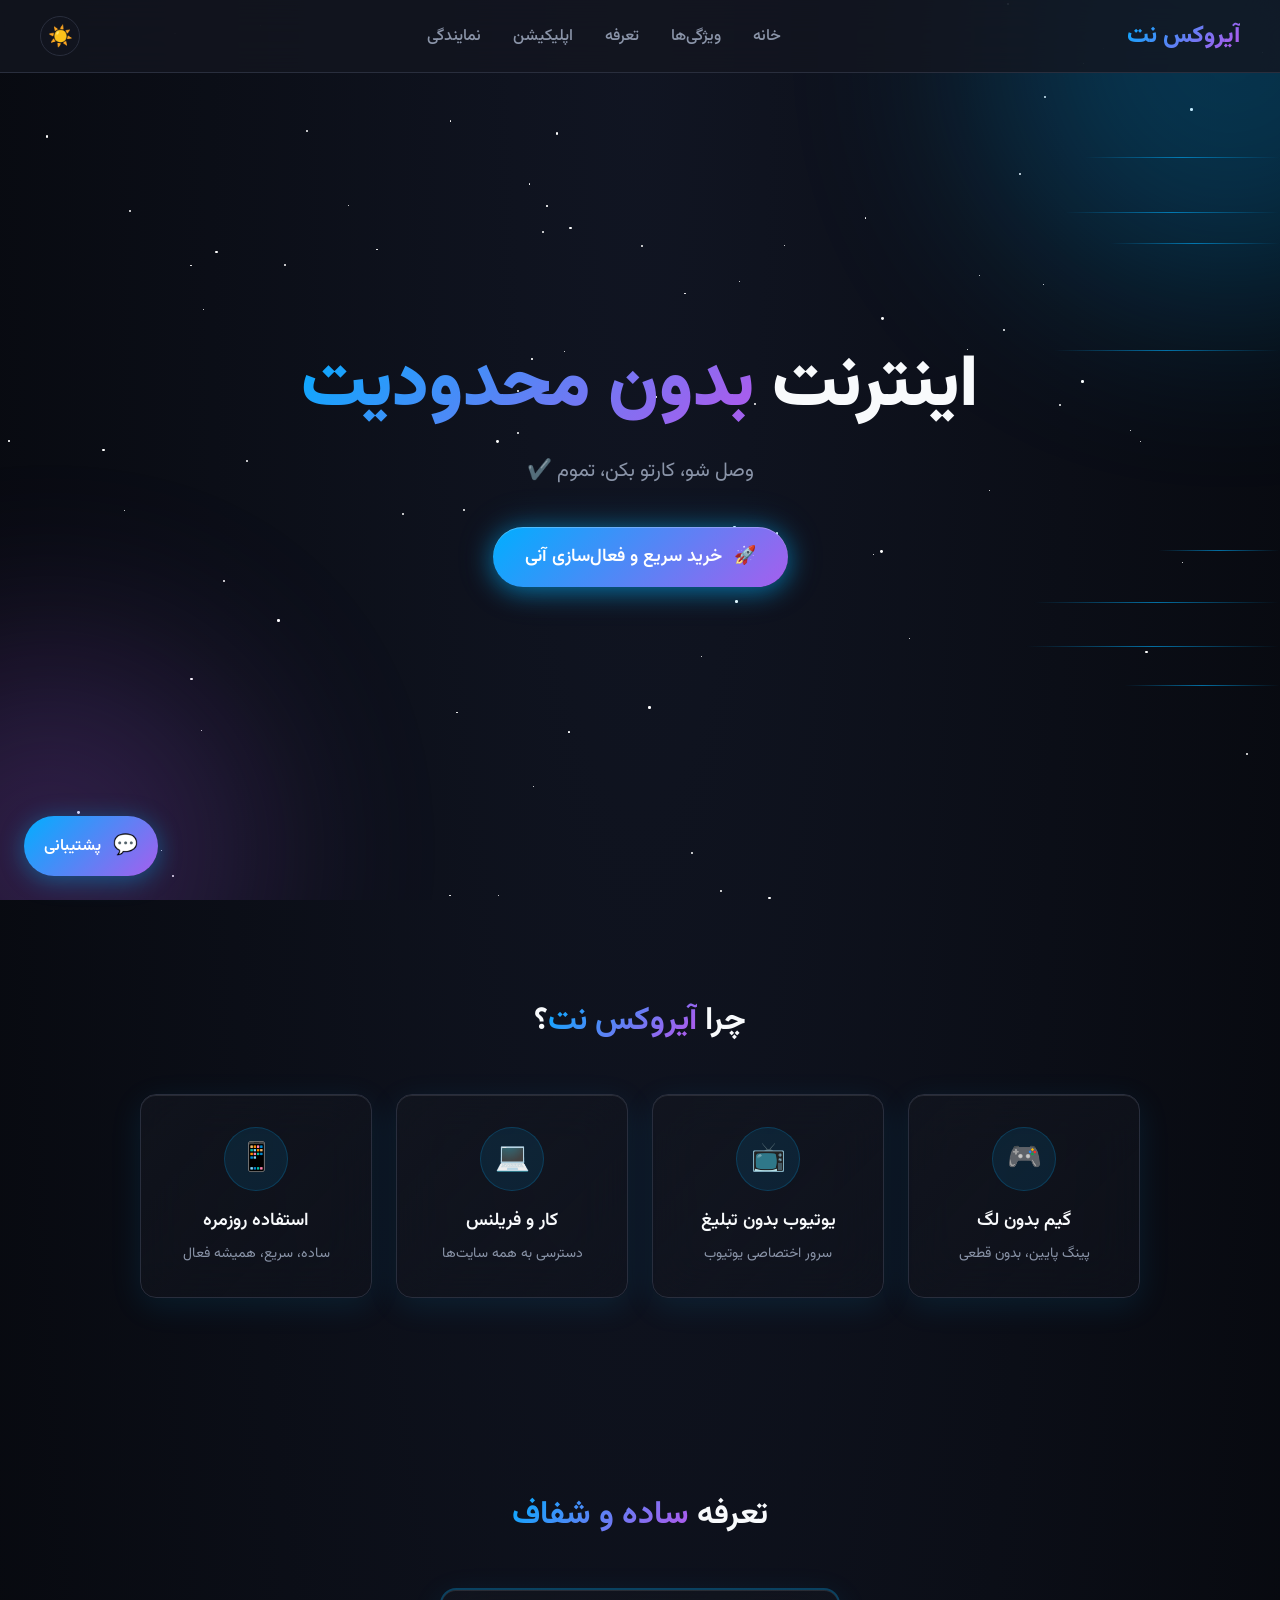
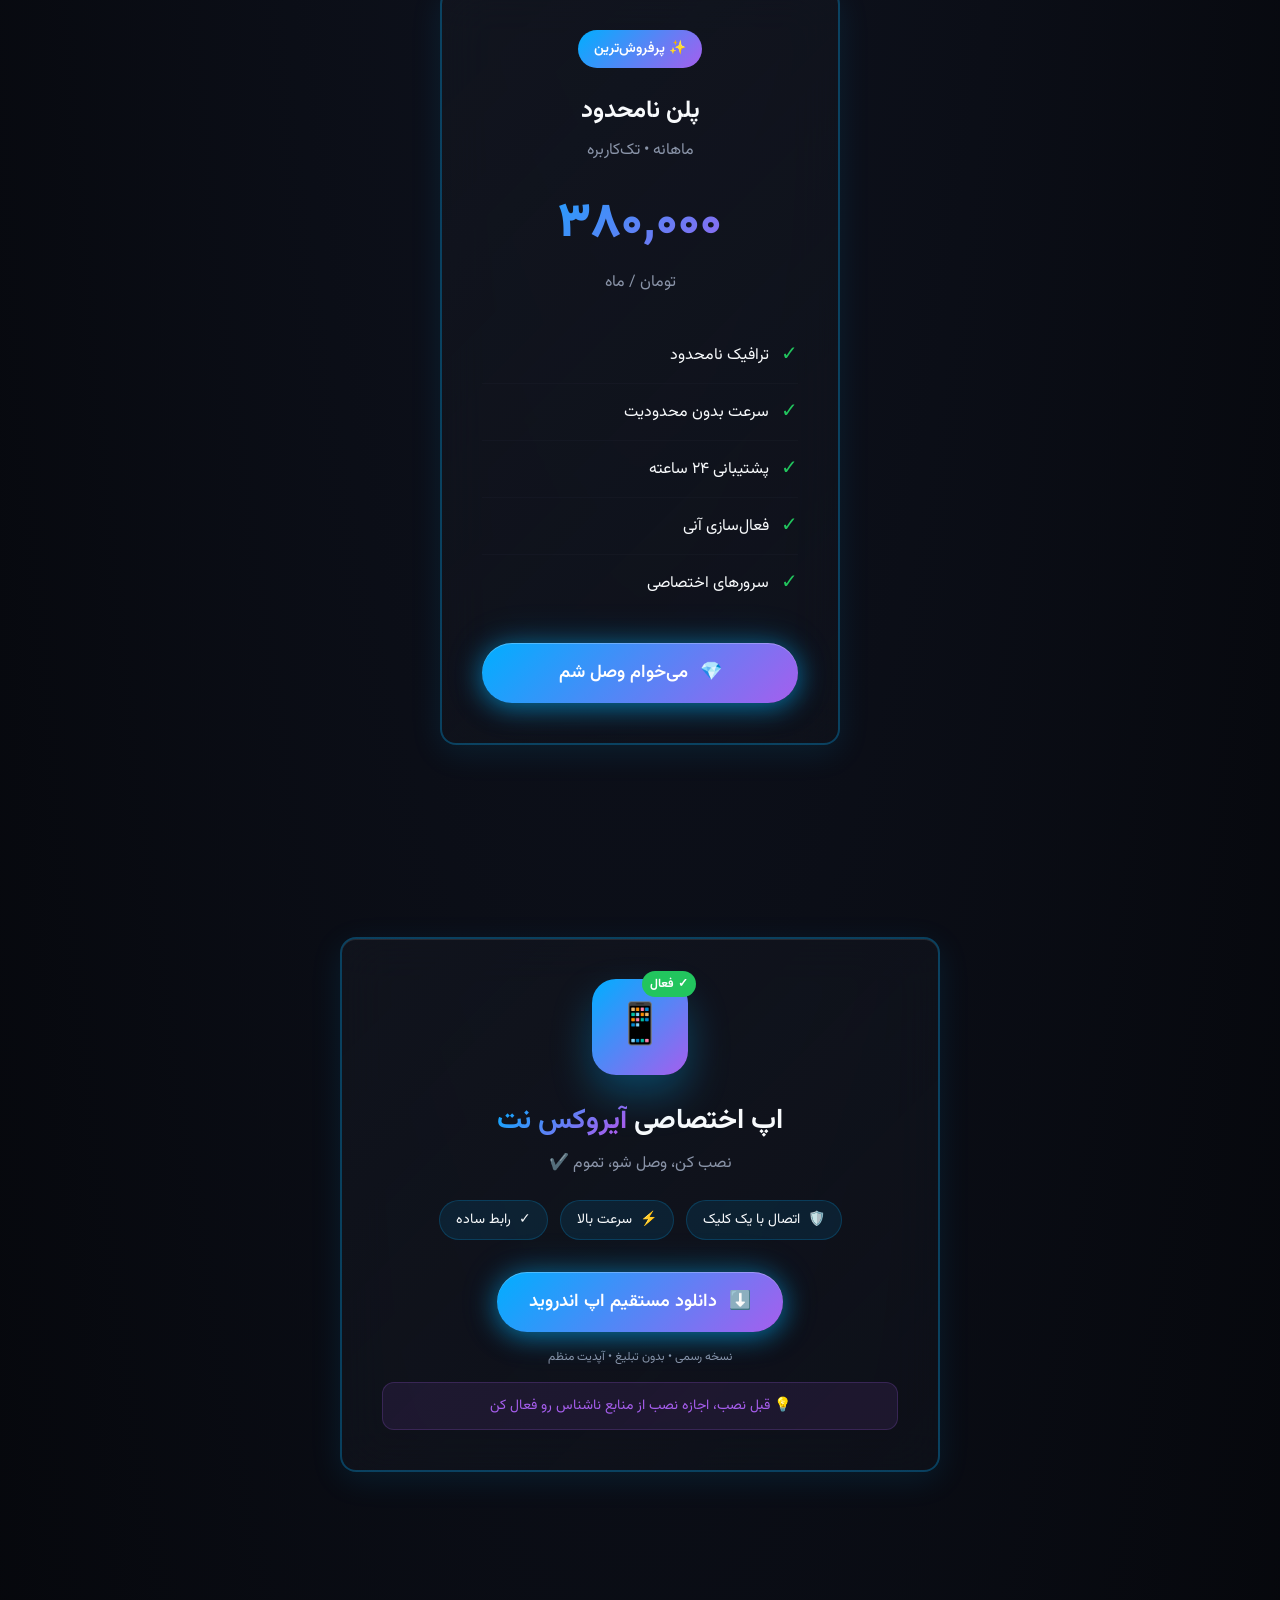
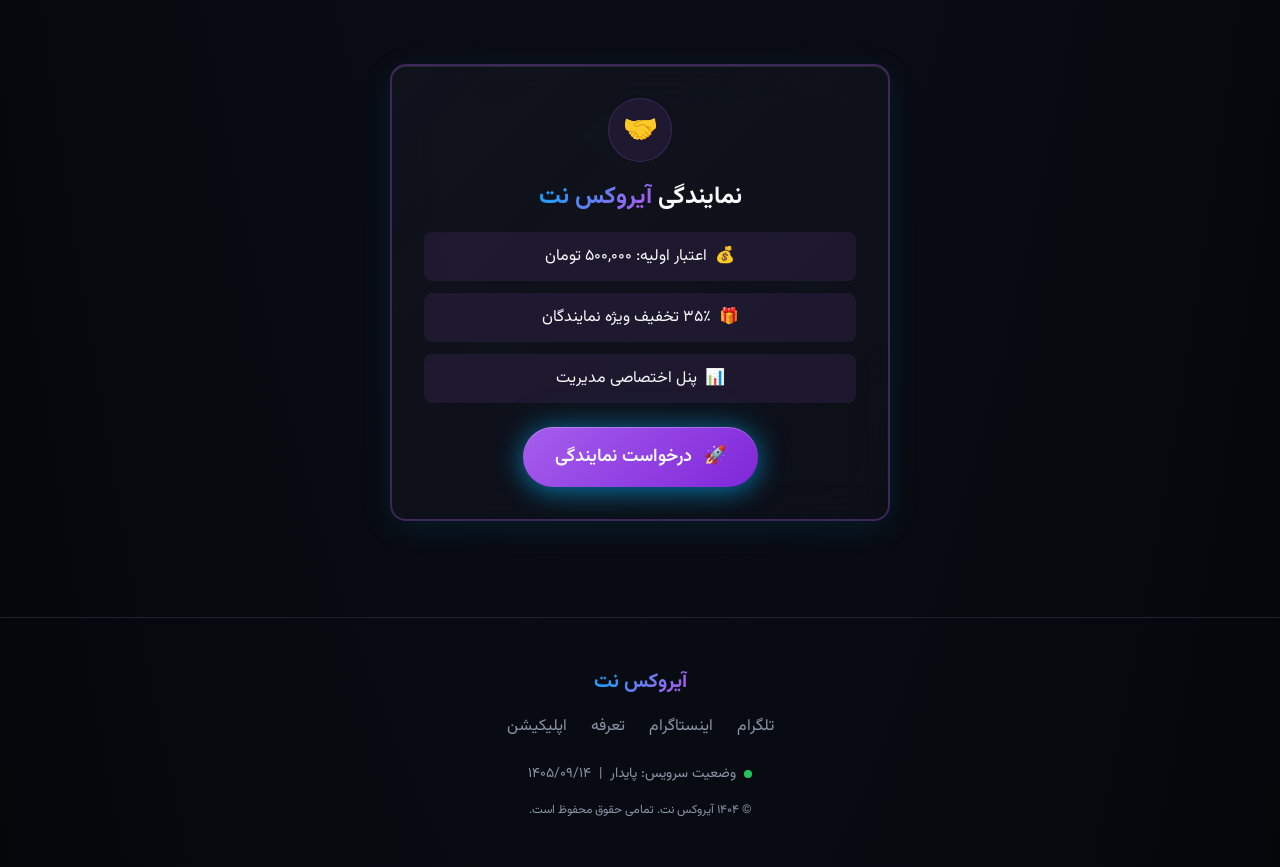
==== commit 99abceb0: "افزود static صفحه لندینگ ایجاد نسخه استاتیک کامل برای صفحه لندینگ آیروکس نت با RTL و سبک glassmorphi" ====
--- a/public/static-site.html
+++ b/public/static-site.html
@@ -1,1375 +1,653 @@
-<!DOCTYPE html>
-<html lang="fa" dir="rtl">
-<head>
-    <meta charset="UTF-8">
-    <meta name="viewport" content="width=device-width, initial-scale=1.0">
-    <title>آیروکس‌نت | AiroxNet - اینترنت فوق سریع و امن</title>
-    <meta name="description" content="آیروکس‌نت - ارائه دهنده اینترنت امن، پایدار و فوق سریع با فناوری V2Ray">
-    <link href="https://fonts.googleapis.com/css2?family=Vazirmatn:wght@300;400;500;600;700;800;900&display=swap" rel="stylesheet">
-    <style>
-        :root {
-            --background: 220 30% 97%;
-            --foreground: 220 25% 8%;
-            --card: 0 0% 100%;
-            --card-foreground: 220 25% 8%;
-            --primary: 199 100% 42%;
-            --primary-foreground: 0 0% 100%;
-            --secondary: 220 20% 94%;
-            --secondary-foreground: 220 25% 12%;
-            --muted: 220 20% 92%;
-            --muted-foreground: 220 15% 45%;
-            --accent: 270 80% 60%;
-            --accent-foreground: 0 0% 100%;
-            --border: 220 20% 88%;
-            --glass-bg: 0 0% 100%;
-            --glass-border: 220 20% 92%;
-            --radius: 1rem;
-        }
-
-        .dark {
-            --background: 225 30% 5%;
-            --foreground: 210 40% 98%;
-            --card: 225 25% 8%;
-            --card-foreground: 210 40% 98%;
-            --primary: 199 100% 50%;
-            --primary-foreground: 0 0% 100%;
-            --secondary: 225 20% 12%;
-            --secondary-foreground: 210 40% 98%;
-            --muted: 225 20% 15%;
-            --muted-foreground: 220 15% 60%;
-            --accent: 270 80% 65%;
-            --accent-foreground: 0 0% 100%;
-            --border: 225 20% 15%;
-            --glass-bg: 225 25% 10%;
-            --glass-border: 225 20% 20%;
-        }
-
-        * {
-            margin: 0;
-            padding: 0;
-            box-sizing: border-box;
-        }
-
-        html {
-            scroll-behavior: smooth;
-        }
-
-        body {
-            font-family: 'Vazirmatn', sans-serif;
-            background: hsl(var(--background));
-            color: hsl(var(--foreground));
-            min-height: 100vh;
-            transition: background-color 0.4s ease, color 0.4s ease;
-            overflow-x: hidden;
-        }
-
-        .dark body {
-            background: radial-gradient(ellipse at top, hsl(225, 35%, 10%) 0%, hsl(225, 35%, 3%) 100%);
-        }
-
-        /* Theme Toggle */
-        .theme-toggle {
-            position: fixed;
-            top: 1.5rem;
-            left: 1.5rem;
-            z-index: 100;
-            width: 50px;
-            height: 50px;
-            border-radius: 50%;
-            border: 1px solid hsl(var(--glass-border));
-            background: linear-gradient(135deg, hsl(var(--glass-bg) / 0.8) 0%, hsl(var(--glass-bg) / 0.5) 100%);
-            backdrop-filter: blur(20px);
-            cursor: pointer;
-            display: flex;
-            align-items: center;
-            justify-content: center;
-            transition: all 0.3s ease;
-            box-shadow: 0 4px 20px rgba(0, 180, 255, 0.15);
-        }
-
-        .theme-toggle:hover {
-            transform: scale(1.1) rotate(15deg);
-            box-shadow: 0 6px 30px rgba(0, 180, 255, 0.3);
-        }
-
-        .theme-toggle svg {
-            width: 24px;
-            height: 24px;
-            fill: hsl(var(--primary));
-            transition: transform 0.3s ease;
-        }
-
-        /* Twinkling Stars */
-        .stars-container {
-            position: fixed;
-            inset: 0;
-            pointer-events: none;
-            z-index: 0;
-            display: none;
-        }
-
-        .dark .stars-container {
-            display: block;
-        }
-
-        .star {
-            position: absolute;
-            background: white;
-            border-radius: 50%;
-            animation: twinkle var(--duration) ease-in-out infinite;
-            animation-delay: var(--delay);
-        }
-
-        @keyframes twinkle {
-            0%, 100% { opacity: 0.2; transform: scale(1); }
-            50% { opacity: 1; transform: scale(1.5); }
-        }
-
-        /* Speed Lines */
-        .speed-lines {
-            position: fixed;
-            inset: 0;
-            pointer-events: none;
-            z-index: 1;
-            overflow: hidden;
-        }
-
-        .speed-line {
-            position: absolute;
-            height: 1px;
-            background: linear-gradient(90deg, transparent, hsl(var(--primary) / 0.5), transparent);
-            animation: speedMove var(--duration) linear infinite;
-            animation-delay: var(--delay);
-        }
-
-        @keyframes speedMove {
-            0% { transform: translateX(-100%); opacity: 0; }
-            50% { opacity: 1; }
-            100% { transform: translateX(100vw); opacity: 0; }
-        }
-
-        /* Floating Glows */
-        .floating-glow {
-            position: absolute;
-            border-radius: 50%;
-            filter: blur(100px);
-            opacity: 0.25;
-            pointer-events: none;
-            animation: floatGlow 4s ease-in-out infinite;
-        }
-
-        @keyframes floatGlow {
-            0%, 100% { transform: scale(1); opacity: 0.2; }
-            50% { transform: scale(1.2); opacity: 0.3; }
-        }
-
-        /* Glass Card */
-        .glass-card {
-            position: relative;
-            overflow: hidden;
-            border-radius: 1.5rem;
-            border: 1px solid hsl(var(--glass-border));
-            background: linear-gradient(135deg, hsl(var(--glass-bg) / 0.7) 0%, hsl(var(--glass-bg) / 0.4) 100%);
-            backdrop-filter: blur(24px);
-            -webkit-backdrop-filter: blur(24px);
-            box-shadow: 0 8px 32px 0 rgba(0, 180, 255, 0.1), inset 0 1px 0 0 rgba(255, 255, 255, 0.1);
-            transition: transform 0.3s ease, box-shadow 0.3s ease, border-color 0.3s ease;
-        }
-
-        .glass-card:hover {
-            transform: translateY(-8px);
-            box-shadow: 0 25px 60px 0 rgba(0, 180, 255, 0.25), inset 0 1px 0 0 rgba(255, 255, 255, 0.15);
-            border-color: hsl(var(--primary) / 0.5);
-        }
-
-        /* Glass Button */
-        .glass-button {
-            position: relative;
-            overflow: hidden;
-            border-radius: 9999px;
-            padding: 1rem 2rem;
-            font-weight: 600;
-            font-size: 1.1rem;
-            color: white;
-            border: none;
-            cursor: pointer;
-            background: linear-gradient(135deg, hsl(var(--primary)) 0%, hsl(var(--accent)) 100%);
-            box-shadow: 0 4px 25px 0 rgba(0, 180, 255, 0.5), 0 0 40px 0 rgba(0, 180, 255, 0.2), inset 0 1px 0 0 rgba(255, 255, 255, 0.25);
-            transition: transform 0.2s ease, box-shadow 0.2s ease;
-            display: inline-flex;
-            align-items: center;
-            gap: 0.75rem;
-            text-decoration: none;
-        }
-
-        .glass-button::before {
-            content: '';
-            position: absolute;
-            inset: 0;
-            background: linear-gradient(90deg, transparent, rgba(255,255,255,0.3), transparent);
-            transform: translateX(-100%);
-            transition: transform 0.5s ease;
-        }
-
-        .glass-button:hover::before {
-            transform: translateX(100%);
-        }
-
-        .glass-button:hover {
-            transform: scale(1.05);
-            box-shadow: 0 8px 40px 0 rgba(0, 180, 255, 0.6), 0 0 60px 0 rgba(0, 180, 255, 0.3);
-        }
-
-        /* Text Gradient */
-        .text-gradient {
-            background: linear-gradient(135deg, hsl(var(--primary)) 0%, hsl(var(--accent)) 50%, hsl(var(--primary)) 100%);
-            background-size: 200% auto;
-            -webkit-background-clip: text;
-            -webkit-text-fill-color: transparent;
-            background-clip: text;
-            animation: gradientShift 3s ease-in-out infinite;
-        }
-
-        @keyframes gradientShift {
-            0%, 100% { background-position: 0% center; }
-            50% { background-position: 100% center; }
-        }
-
-        /* Glow Line */
-        .glow-line {
-            height: 2px;
-            width: 100%;
-            max-width: 300px;
-            margin: 0 auto;
-            background: linear-gradient(90deg, transparent 0%, hsl(var(--primary)) 30%, hsl(var(--accent)) 70%, transparent 100%);
-            position: relative;
-        }
-
-        .glow-line::after {
-            content: '';
-            position: absolute;
-            inset: -2px 0;
-            background: inherit;
-            filter: blur(8px);
-            opacity: 0.6;
-        }
-
-        /* Icon Circle */
-        .icon-circle {
-            display: flex;
-            align-items: center;
-            justify-content: center;
-            border-radius: 50%;
-            background: hsl(var(--glass-bg) / 0.7);
-            backdrop-filter: blur(12px);
-            border: 1px solid hsl(var(--glass-border));
-            transition: all 0.3s ease;
-        }
-
-        .icon-circle:hover {
-            background: hsl(var(--primary) / 0.2);
-            border-color: hsl(var(--primary) / 0.6);
-            transform: scale(1.1);
-        }
-
-        /* Neon Pulse */
-        .neon-pulse {
-            animation: neonPulse 2s ease-in-out infinite;
-        }
-
-        @keyframes neonPulse {
-            0%, 100% { box-shadow: 0 0 20px hsl(var(--primary) / 0.5), 0 0 40px hsl(var(--primary) / 0.3); }
-            50% { box-shadow: 0 0 30px hsl(var(--primary) / 0.7), 0 0 60px hsl(var(--primary) / 0.5); }
-        }
-
-        /* Section Styles */
-        section {
-            position: relative;
-            padding: 5rem 1rem;
-        }
-
-        .container {
-            max-width: 1200px;
-            margin: 0 auto;
-            position: relative;
-            z-index: 10;
-        }
-
-        .section-title {
-            font-size: 2.5rem;
-            font-weight: 800;
-            text-align: center;
-            margin-bottom: 1rem;
-        }
-
-        .section-subtitle {
-            text-align: center;
-            color: hsl(var(--muted-foreground));
-            font-size: 1.1rem;
-            margin-bottom: 3rem;
-        }
-
-        /* Hero Section */
-        .hero {
-            min-height: 100vh;
-            display: flex;
-            flex-direction: column;
-            align-items: center;
-            justify-content: center;
-            text-align: center;
-            position: relative;
-        }
-
-        .hero .floating-glow.primary {
-            width: 500px;
-            height: 500px;
-            background: hsl(var(--primary));
-            top: -200px;
-            right: -200px;
-        }
-
-        .hero .floating-glow.accent {
-            width: 400px;
-            height: 400px;
-            background: hsl(var(--accent));
-            bottom: -150px;
-            left: -150px;
-            animation-delay: 1s;
-        }
-
-        .logo-container {
-            width: 160px;
-            height: 160px;
-            border-radius: 2rem;
-            overflow: hidden;
-            margin-bottom: 2rem;
-            padding: 0.5rem;
-        }
-
-        .logo-container img {
-            width: 100%;
-            height: 100%;
-            object-fit: cover;
-            border-radius: 1.5rem;
-        }
-
-        .hero h1 {
-            font-size: 4rem;
-            font-weight: 900;
-            margin-bottom: 0.5rem;
-        }
-
-        .hero .brand-en {
-            font-size: 1.75rem;
-            color: hsl(var(--primary));
-            font-weight: 700;
-            margin-bottom: 1.5rem;
-        }
-
-        .hero .tagline {
-            font-size: 1.5rem;
-            margin-bottom: 0.5rem;
-            color: hsl(var(--foreground) / 0.9);
-        }
-
-        .hero .tagline-sub {
-            color: hsl(var(--muted-foreground));
-            margin-bottom: 2rem;
-        }
-
-        .features-row {
-            display: flex;
-            align-items: center;
-            justify-content: center;
-            gap: 1.5rem;
-            flex-wrap: wrap;
-            margin-bottom: 2.5rem;
-        }
-
-        .feature-item {
-            display: flex;
-            flex-direction: column;
-            align-items: center;
-            gap: 0.5rem;
-        }
-
-        .feature-item .icon-circle {
-            width: 64px;
-            height: 64px;
-        }
-
-        .feature-item span {
-            font-size: 0.875rem;
-            font-weight: 500;
-            color: hsl(var(--foreground) / 0.8);
-        }
-
-        .scroll-indicator {
-            position: absolute;
-            bottom: 2rem;
-            left: 50%;
-            transform: translateX(-50%);
-        }
-
-        .scroll-indicator .mouse {
-            width: 28px;
-            height: 48px;
-            border: 2px solid hsl(var(--primary) / 0.5);
-            border-radius: 9999px;
-            display: flex;
-            justify-content: center;
-            padding-top: 8px;
-        }
-
-        .scroll-indicator .wheel {
-            width: 8px;
-            height: 8px;
-            background: hsl(var(--primary));
-            border-radius: 50%;
-            animation: scrollBounce 1.5s infinite;
-        }
-
-        @keyframes scrollBounce {
-            0%, 100% { transform: translateY(0); opacity: 1; }
-            50% { transform: translateY(16px); opacity: 0.5; }
-        }
-
-        /* About Section */
-        .about-grid {
-            display: grid;
-            grid-template-columns: repeat(auto-fit, minmax(250px, 1fr));
-            gap: 1.5rem;
-        }
-
-        .about-card {
-            padding: 2rem;
-            text-align: center;
-        }
-
-        .about-card .icon-wrapper {
-            width: 80px;
-            height: 80px;
-            margin: 0 auto 1.5rem;
-            background: linear-gradient(135deg, hsl(var(--primary) / 0.2) 0%, hsl(var(--accent) / 0.2) 100%);
-            border-radius: 1.5rem;
-            display: flex;
-            align-items: center;
-            justify-content: center;
-        }
-
-        .about-card h3 {
-            font-size: 1.25rem;
-            font-weight: 700;
-            margin-bottom: 0.75rem;
-            color: hsl(var(--foreground));
-        }
-
-        .about-card p {
-            color: hsl(var(--muted-foreground));
-            line-height: 1.7;
-        }
-
-        /* Values Section */
-        .values-grid {
-            display: grid;
-            grid-template-columns: repeat(auto-fit, minmax(280px, 1fr));
-            gap: 1.5rem;
-        }
-
-        .value-card {
-            padding: 2rem;
-            display: flex;
-            align-items: flex-start;
-            gap: 1rem;
-        }
-
-        .value-card .icon-box {
-            width: 56px;
-            height: 56px;
-            min-width: 56px;
-            background: linear-gradient(135deg, hsl(var(--primary)) 0%, hsl(var(--accent)) 100%);
-            border-radius: 1rem;
-            display: flex;
-            align-items: center;
-            justify-content: center;
-        }
-
-        .value-card h3 {
-            font-size: 1.1rem;
-            font-weight: 700;
-            margin-bottom: 0.5rem;
-        }
-
-        .value-card p {
-            color: hsl(var(--muted-foreground));
-            font-size: 0.9rem;
-            line-height: 1.6;
-        }
-
-        /* Special Features Section */
-        .special-features {
-            background: linear-gradient(180deg, transparent 0%, hsl(var(--primary) / 0.05) 50%, transparent 100%);
-        }
-
-        .features-grid {
-            display: grid;
-            grid-template-columns: repeat(auto-fit, minmax(280px, 1fr));
-            gap: 1.5rem;
-        }
-
-        .special-card {
-            padding: 2rem;
-            text-align: center;
-            position: relative;
-        }
-
-        .special-card::before {
-            content: '';
-            position: absolute;
-            inset: 0;
-            border-radius: 1.5rem;
-            padding: 2px;
-            background: linear-gradient(135deg, hsl(var(--primary) / 0.3), hsl(var(--accent) / 0.3));
-            -webkit-mask: linear-gradient(#fff 0 0) content-box, linear-gradient(#fff 0 0);
-            mask: linear-gradient(#fff 0 0) content-box, linear-gradient(#fff 0 0);
-            -webkit-mask-composite: xor;
-            mask-composite: exclude;
-            opacity: 0;
-            transition: opacity 0.3s ease;
-        }
-
-        .special-card:hover::before {
-            opacity: 1;
-        }
-
-        .special-card .emoji {
-            font-size: 3rem;
-            margin-bottom: 1rem;
-            display: block;
-        }
-
-        .special-card h3 {
-            font-size: 1.25rem;
-            font-weight: 700;
-            margin-bottom: 0.75rem;
-            color: hsl(var(--primary));
-        }
-
-        .special-card p {
-            color: hsl(var(--muted-foreground));
-            font-size: 0.9rem;
-            line-height: 1.7;
-        }
-
-        .special-card .badge {
-            display: inline-block;
-            padding: 0.25rem 0.75rem;
-            background: hsl(var(--primary) / 0.15);
-            color: hsl(var(--primary));
-            border-radius: 9999px;
-            font-size: 0.75rem;
-            font-weight: 600;
-            margin-top: 1rem;
-        }
-
-        /* App Section */
-        .app-section {
-            background: linear-gradient(180deg, hsl(var(--primary) / 0.03) 0%, transparent 100%);
-        }
-
-        .app-card {
-            max-width: 600px;
-            margin: 0 auto;
-            padding: 3rem 2rem;
-            text-align: center;
-        }
-
-        .app-status {
-            display: inline-flex;
-            align-items: center;
-            gap: 0.5rem;
-            padding: 0.5rem 1rem;
-            background: hsl(142 76% 36% / 0.15);
-            color: hsl(142, 76%, 36%);
-            border-radius: 9999px;
-            font-weight: 600;
-            font-size: 0.875rem;
-            margin-bottom: 1.5rem;
-        }
-
-        .app-status .dot {
-            width: 10px;
-            height: 10px;
-            background: hsl(142, 76%, 36%);
-            border-radius: 50%;
-            animation: pulse 2s infinite;
-        }
-
-        @keyframes pulse {
-            0%, 100% { opacity: 1; transform: scale(1); }
-            50% { opacity: 0.5; transform: scale(1.2); }
-        }
-
-        .app-icon {
-            width: 100px;
-            height: 100px;
-            margin: 0 auto 1.5rem;
-            background: linear-gradient(135deg, hsl(var(--primary)) 0%, hsl(var(--accent)) 100%);
-            border-radius: 1.5rem;
-            display: flex;
-            align-items: center;
-            justify-content: center;
-            box-shadow: 0 10px 40px hsl(var(--primary) / 0.4);
-        }
-
-        .app-tags {
-            display: flex;
-            justify-content: center;
-            gap: 0.75rem;
-            flex-wrap: wrap;
-            margin: 1.5rem 0;
-        }
-
-        .app-tag {
-            padding: 0.5rem 1rem;
-            background: hsl(var(--secondary));
-            color: hsl(var(--secondary-foreground));
-            border-radius: 9999px;
-            font-size: 0.875rem;
-            font-weight: 500;
-        }
-
-        /* Pricing Section */
-        .pricing-card {
-            max-width: 450px;
-            margin: 0 auto;
-            padding: 2.5rem;
-            text-align: center;
-            background: linear-gradient(135deg, hsl(var(--glass-bg) / 0.8) 0%, hsl(var(--glass-bg) / 0.5) 100%);
-            border: 2px solid hsl(var(--primary) / 0.3);
-        }
-
-        .pricing-card .popular-badge {
-            display: inline-block;
-            padding: 0.5rem 1.5rem;
-            background: linear-gradient(135deg, hsl(var(--primary)) 0%, hsl(var(--accent)) 100%);
-            color: white;
-            border-radius: 9999px;
-            font-weight: 600;
-            font-size: 0.875rem;
-            margin-bottom: 1.5rem;
-        }
-
-        .pricing-card h3 {
-            font-size: 1.75rem;
-            font-weight: 800;
-            margin-bottom: 0.5rem;
-        }
-
-        .pricing-card .price {
-            font-size: 3rem;
-            font-weight: 900;
-            color: hsl(var(--primary));
-            margin: 1rem 0;
-        }
-
-        .pricing-card .price span {
-            font-size: 1rem;
-            color: hsl(var(--muted-foreground));
-            font-weight: 400;
-        }
-
-        .pricing-card .features-list {
-            list-style: none;
-            margin: 2rem 0;
-            text-align: right;
-        }
-
-        .pricing-card .features-list li {
-            display: flex;
-            align-items: center;
-            gap: 0.75rem;
-            padding: 0.75rem 0;
-            border-bottom: 1px solid hsl(var(--border) / 0.5);
-            color: hsl(var(--foreground) / 0.9);
-        }
-
-        .pricing-card .features-list li:last-child {
-            border-bottom: none;
-        }
-
-        .pricing-card .features-list svg {
-            color: hsl(142, 76%, 36%);
-            flex-shrink: 0;
-        }
-
-        /* Agency Section */
-        .agency-card {
-            max-width: 500px;
-            margin: 0 auto;
-            padding: 2.5rem;
-            text-align: center;
-            background: linear-gradient(135deg, hsl(var(--accent) / 0.1) 0%, hsl(var(--primary) / 0.1) 100%);
-        }
-
-        .agency-discount {
-            display: inline-block;
-            padding: 0.75rem 1.5rem;
-            background: linear-gradient(135deg, hsl(var(--accent)) 0%, hsl(var(--primary)) 100%);
-            color: white;
-            border-radius: 9999px;
-            font-weight: 700;
-            font-size: 1.25rem;
-            margin-bottom: 1.5rem;
-        }
-
-        /* Social Links */
-        .social-section {
-            text-align: center;
-        }
-
-        .social-grid {
-            display: flex;
-            justify-content: center;
-            gap: 1rem;
-            flex-wrap: wrap;
-        }
-
-        .social-link {
-            display: flex;
-            flex-direction: column;
-            align-items: center;
-            gap: 0.75rem;
-            padding: 1.5rem 2rem;
-            text-decoration: none;
-            color: hsl(var(--foreground));
-            transition: transform 0.3s ease;
-        }
-
-        .social-link:hover {
-            transform: translateY(-5px);
-        }
-
-        .social-link .icon-circle {
-            width: 60px;
-            height: 60px;
-        }
-
-        .social-link span {
-            font-weight: 500;
-            font-size: 0.9rem;
-        }
-
-        /* Footer */
-        footer {
-            text-align: center;
-            padding: 3rem 1rem;
-            border-top: 1px solid hsl(var(--border) / 0.3);
-        }
-
-        footer .footer-logo {
-            width: 60px;
-            height: 60px;
-            margin: 0 auto 1rem;
-            border-radius: 1rem;
-            overflow: hidden;
-        }
-
-        footer .footer-logo img {
-            width: 100%;
-            height: 100%;
-            object-fit: cover;
-        }
-
-        footer p {
-            color: hsl(var(--muted-foreground));
-            font-size: 0.9rem;
-        }
-
-        footer .founder {
-            margin-top: 0.5rem;
-            font-size: 0.8rem;
-        }
-
-        /* Floating Support */
-        .floating-support {
-            position: fixed;
-            bottom: 2rem;
-            left: 2rem;
-            z-index: 100;
-        }
-
-        .floating-support a {
-            display: flex;
-            align-items: center;
-            justify-content: center;
-            width: 60px;
-            height: 60px;
-            background: linear-gradient(135deg, hsl(var(--primary)) 0%, hsl(var(--accent)) 100%);
-            border-radius: 50%;
-            box-shadow: 0 4px 20px hsl(var(--primary) / 0.5);
-            transition: transform 0.3s ease, box-shadow 0.3s ease;
-            animation: neonPulse 2s ease-in-out infinite;
-        }
-
-        .floating-support a:hover {
-            transform: scale(1.1);
-            box-shadow: 0 6px 30px hsl(var(--primary) / 0.7);
-        }
-
-        /* Responsive */
-        @media (max-width: 768px) {
-            .hero h1 {
-                font-size: 2.5rem;
-            }
-
-            .hero .brand-en {
-                font-size: 1.25rem;
-            }
-
-            .hero .tagline {
-                font-size: 1.1rem;
-            }
-
-            .section-title {
-                font-size: 1.75rem;
-            }
-
-            .logo-container {
-                width: 120px;
-                height: 120px;
-            }
-
-            .features-row {
-                gap: 1rem;
-            }
-
-            .feature-item .icon-circle {
-                width: 50px;
-                height: 50px;
-            }
-
-            .pricing-card .price {
-                font-size: 2.25rem;
-            }
-        }
-    </style>
-</head>
-<body>
-    <!-- Theme Toggle -->
-    <button class="theme-toggle" onclick="toggleTheme()" aria-label="تغییر تم">
-        <svg class="sun-icon" viewBox="0 0 24 24" style="display: none;">
-            <path d="M12 3V4M12 20V21M4 12H3M6.31412 6.31412L5.5 5.5M17.6859 6.31412L18.5 5.5M6.31412 17.69L5.5 18.5M17.6859 17.69L18.5 18.5M21 12H20M16 12C16 14.2091 14.2091 16 12 16C9.79086 16 8 14.2091 8 12C8 9.79086 9.79086 8 12 8C14.2091 8 16 9.79086 16 12Z" stroke="currentColor" stroke-width="2" fill="none"/>
-        </svg>
-        <svg class="moon-icon" viewBox="0 0 24 24">
-            <path d="M21.752 15.002A9.718 9.718 0 0118 15.75c-5.385 0-9.75-4.365-9.75-9.75 0-1.33.266-2.597.748-3.752A9.753 9.753 0 003 11.25C3 16.635 7.365 21 12.75 21a9.753 9.753 0 009.002-5.998z"/>
-        </svg>
-    </button>
-
-    <!-- Stars Container -->
-    <div class="stars-container" id="stars"></div>
-
-    <!-- Speed Lines -->
-    <div class="speed-lines" id="speedLines"></div>
-
-    <!-- Hero Section -->
-    <section class="hero">
-        <div class="floating-glow primary"></div>
-        <div class="floating-glow accent"></div>
-        
-        <div class="container">
-            <div class="logo-container glass-card neon-pulse">
-                <img src="YOUR_LOGO_URL_HERE" alt="AiroxNet Logo" id="mainLogo">
-            </div>
-
-            <h1 class="text-gradient">آیروکس‌نت</h1>
-            <p class="brand-en">AiroxNet</p>
-
-            <div class="glow-line"></div>
-
-            <p class="tagline" style="margin-top: 2rem;">
-                اینترنت <span style="color: hsl(var(--primary)); font-weight: 700;">فوق سریع</span>، امن و بدون محدودیت
-            </p>
-            <p class="tagline-sub">تجربه سرعت واقعی با فناوری پیشرفته V2Ray</p>
-
-            <div class="features-row">
-                <div class="feature-item">
-                    <div class="icon-circle">
-                        <svg width="28" height="28" viewBox="0 0 24 24" fill="none" stroke="hsl(45, 100%, 50%)" stroke-width="2">
-                            <polygon points="13 2 3 14 12 14 11 22 21 10 12 10 13 2"/>
-                        </svg>
-                    </div>
-                    <span>سرعت بالا</span>
-                </div>
-                <div class="feature-item">
-                    <div class="icon-circle">
-                        <svg width="28" height="28" viewBox="0 0 24 24" fill="none" stroke="hsl(var(--primary))" stroke-width="2">
-                            <path d="M12 22s8-4 8-10V5l-8-3-8 3v7c0 6 8 10 8 10z"/>
-                        </svg>
-                    </div>
-                    <span>امنیت</span>
-                </div>
-                <div class="feature-item">
-                    <div class="icon-circle">
-                        <svg width="28" height="28" viewBox="0 0 24 24" fill="none" stroke="hsl(142, 76%, 45%)" stroke-width="2">
-                            <path d="M5 12.55a11 11 0 0 1 14.08 0"/>
-                            <path d="M1.42 9a16 16 0 0 1 21.16 0"/>
-                            <path d="M8.53 16.11a6 6 0 0 1 6.95 0"/>
-                            <circle cx="12" cy="20" r="1"/>
-                        </svg>
-                    </div>
-                    <span>پایداری</span>
-                </div>
-                <div class="feature-item">
-                    <div class="icon-circle">
-                        <svg width="28" height="28" viewBox="0 0 24 24" fill="none" stroke="hsl(var(--accent))" stroke-width="2">
-                            <rect x="3" y="11" width="18" height="11" rx="2" ry="2"/>
-                            <path d="M7 11V7a5 5 0 0 1 10 0v4"/>
-                        </svg>
-                    </div>
-                    <span>حریم خصوصی</span>
-                </div>
-            </div>
-
-            <a href="https://t.me/AIroxNetBot" target="_blank" rel="noopener noreferrer" class="glass-button">
-                <svg width="20" height="20" viewBox="0 0 24 24" fill="none" stroke="currentColor" stroke-width="2">
-                    <path d="M4.5 16.5c-1.5 1.26-2 5-2 5s3.74-.5 5-2c.71-.84.7-2.13-.09-2.91a2.18 2.18 0 0 0-2.91-.09z"/>
-                    <path d="m12 15-3-3a22 22 0 0 1 2-3.95A12.88 12.88 0 0 1 22 2c0 2.72-.78 7.5-6 11a22.35 22.35 0 0 1-4 2z"/>
-                    <path d="M9 12H4s.55-3.03 2-4c1.62-1.08 5 0 5 0"/>
-                    <path d="M12 15v5s3.03-.55 4-2c1.08-1.62 0-5 0-5"/>
-                </svg>
-                <span>همین الان شروع کن</span>
-                <svg width="20" height="20" viewBox="0 0 24 24" fill="currentColor">
-                    <path d="M12 2C6.48 2 2 6.48 2 12s4.48 10 10 10 10-4.48 10-10S17.52 2 12 2zm4.64 6.8c-.15 1.58-.8 5.42-1.13 7.19-.14.75-.42 1-.68 1.03-.58.05-1.02-.38-1.58-.75-.88-.58-1.38-.94-2.23-1.5-.99-.65-.35-1.01.22-1.59.15-.15 2.71-2.48 2.76-2.69a.2.2 0 00-.05-.18c-.06-.05-.14-.03-.21-.02-.09.02-1.49.95-4.22 2.79-.4.27-.76.41-1.08.4-.36-.01-1.04-.2-1.55-.37-.63-.2-1.12-.31-1.08-.66.02-.18.27-.36.74-.55 2.92-1.27 4.86-2.11 5.83-2.51 2.78-1.16 3.35-1.36 3.73-1.36.08 0 .27.02.39.12.1.08.13.19.14.27-.01.06.01.24 0 .37z"/>
-                </svg>
-            </a>
-        </div>
-
-        <div class="scroll-indicator">
-            <div class="mouse">
-                <div class="wheel"></div>
-            </div>
-        </div>
-    </section>
-
-    <!-- About Section -->
-    <section id="about">
-        <div class="container">
-            <h2 class="section-title text-gradient">چرا آیروکس‌نت؟</h2>
-            <p class="section-subtitle">با ما تجربه متفاوتی از اینترنت داشته باشید</p>
-
-            <div class="about-grid">
-                <div class="glass-card about-card">
-                    <div class="icon-wrapper">
-                        <svg width="36" height="36" viewBox="0 0 24 24" fill="none" stroke="hsl(var(--primary))" stroke-width="2">
-                            <polygon points="13 2 3 14 12 14 11 22 21 10 12 10 13 2"/>
-                        </svg>
-                    </div>
-                    <h3>سرعت فوق‌العاده</h3>
-                    <p>با استفاده از سرورهای پرسرعت و بهینه‌سازی شده، تجربه اینترنت روان و بدون تاخیر</p>
-                </div>
-
-                <div class="glass-card about-card">
-                    <div class="icon-wrapper">
-                        <svg width="36" height="36" viewBox="0 0 24 24" fill="none" stroke="hsl(var(--primary))" stroke-width="2">
-                            <path d="M12 22s8-4 8-10V5l-8-3-8 3v7c0 6 8 10 8 10z"/>
-                        </svg>
-                    </div>
-                    <h3>امنیت کامل</h3>
-                    <p>رمزنگاری پیشرفته و پروتکل‌های امن برای حفظ حریم خصوصی شما</p>
-                </div>
-
-                <div class="glass-card about-card">
-                    <div class="icon-wrapper">
-                        <svg width="36" height="36" viewBox="0 0 24 24" fill="none" stroke="hsl(var(--primary))" stroke-width="2">
-                            <circle cx="12" cy="12" r="10"/>
-                            <polyline points="12 6 12 12 16 14"/>
-                        </svg>
-                    </div>
-                    <h3>پشتیبانی ۲۴/۷</h3>
-                    <p>تیم پشتیبانی ما همیشه در کنار شماست تا بهترین تجربه را داشته باشید</p>
-                </div>
-            </div>
-        </div>
-    </section>
-
-    <!-- Values Section -->
-    <section id="values">
-        <div class="container">
-            <h2 class="section-title text-gradient">ارزش‌های ما</h2>
-            <p class="section-subtitle">اصولی که ما را متمایز می‌کند</p>
-
-            <div class="values-grid">
-                <div class="glass-card value-card">
-                    <div class="icon-box">
-                        <svg width="24" height="24" viewBox="0 0 24 24" fill="none" stroke="white" stroke-width="2">
-                            <path d="M14 9V5a3 3 0 0 0-3-3l-4 9v11h11.28a2 2 0 0 0 2-1.7l1.38-9a2 2 0 0 0-2-2.3zM7 22H4a2 2 0 0 1-2-2v-7a2 2 0 0 1 2-2h3"/>
-                        </svg>
-                    </div>
-                    <div>
-                        <h3>کیفیت بالا</h3>
-                        <p>ارائه بهترین کیفیت سرویس با استفاده از آخرین فناوری‌ها</p>
-                    </div>
-                </div>
-
-                <div class="glass-card value-card">
-                    <div class="icon-box">
-                        <svg width="24" height="24" viewBox="0 0 24 24" fill="none" stroke="white" stroke-width="2">
-                            <path d="M17 21v-2a4 4 0 0 0-4-4H5a4 4 0 0 0-4 4v2"/>
-                            <circle cx="9" cy="7" r="4"/>
-                            <path d="M23 21v-2a4 4 0 0 0-3-3.87"/>
-                            <path d="M16 3.13a4 4 0 0 1 0 7.75"/>
-                        </svg>
-                    </div>
-                    <div>
-                        <h3>اعتماد مشتری</h3>
-                        <p>شفافیت در ارائه خدمات و احترام به حریم خصوصی کاربران</p>
-                    </div>
-                </div>
-
-                <div class="glass-card value-card">
-                    <div class="icon-box">
-                        <svg width="24" height="24" viewBox="0 0 24 24" fill="none" stroke="white" stroke-width="2">
-                            <circle cx="12" cy="12" r="10"/>
-                            <path d="m9 12 2 2 4-4"/>
-                        </svg>
-                    </div>
-                    <div>
-                        <h3>قیمت منصفانه</h3>
-                        <p>ارائه سرویس با کیفیت بالا و قیمت مناسب برای همه</p>
-                    </div>
-                </div>
-
-                <div class="glass-card value-card">
-                    <div class="icon-box">
-                        <svg width="24" height="24" viewBox="0 0 24 24" fill="none" stroke="white" stroke-width="2">
-                            <path d="M12 2v4"/>
-                            <path d="m16.2 7.8 2.9-2.9"/>
-                            <path d="M18 12h4"/>
-                            <path d="m16.2 16.2 2.9 2.9"/>
-                            <path d="M12 18v4"/>
-                            <path d="m4.9 19.1 2.9-2.9"/>
-                            <path d="M2 12h4"/>
-                            <path d="m4.9 4.9 2.9 2.9"/>
-                        </svg>
-                    </div>
-                    <div>
-                        <h3>نوآوری مداوم</h3>
-                        <p>به‌روزرسانی مستمر سرویس‌ها و افزودن قابلیت‌های جدید</p>
-                    </div>
-                </div>
-            </div>
-        </div>
-    </section>
-
-    <!-- Special Features Section -->
-    <section id="features" class="special-features">
-        <div class="container">
-            <h2 class="section-title text-gradient">ویژگی‌های خاص</h2>
-            <p class="section-subtitle">قابلیت‌هایی که فقط در آیروکس‌نت پیدا می‌کنید</p>
-
-            <div class="features-grid">
-                <div class="glass-card special-card">
-                    <span class="emoji">📱</span>
-                    <h3>سرور یوتیوبر</h3>
-                    <p>با اتصال به این سرور، تبلیغات یوتیوب حذف میشه و بدون مزاحمت ویدیو تماشا کنید</p>
-                    <span class="badge">بدون تبلیغ</span>
-                </div>
-
-                <div class="glass-card special-card">
-                    <span class="emoji">💎</span>
-                    <h3>سرور نیم‌بها</h3>
-                    <p>مصرف اینترنت شما نصف میشه! ۱۰ گیگ مصرف = فقط ۵ گیگ از بسته سیمکارت</p>
-                    <span class="badge">۵۰٪ صرفه‌جویی</span>
-                </div>
-
-                <div class="glass-card special-card">
-                    <span class="emoji">🍿</span>
-                    <h3>سرور تماشا</h3>
-                    <p>فیلم و سریال نامحدود بدون خرید اشتراک در فیلیمو، نماوا، فیلم‌نت، چهارخونه و...</p>
-                    <span class="badge">استریم رایگان</span>
-                </div>
-
-                <div class="glass-card special-card">
-                    <span class="emoji">🎮</span>
-                    <h3>سرور گیمینگ</h3>
-                    <p>بهترین پینگ و سرعت دانلود برای بازی‌های آنلاین با DNS اختصاصی گیمینگ</p>
-                    <span class="badge">پینگ پایین</span>
-                </div>
-            </div>
-        </div>
-    </section>
-
-    <!-- App Section -->
-    <section id="app" class="app-section">
-        <div class="container">
-            <h2 class="section-title text-gradient">اپلیکیشن اختصاصی</h2>
-            <p class="section-subtitle">تجربه کاربری بی‌نظیر با اپ آیروکس</p>
-
-            <div class="glass-card app-card">
-                <div class="app-status">
-                    <span class="dot"></span>
-                    فعال
-                </div>
-
-                <div class="app-icon neon-pulse">
-                    <svg width="50" height="50" viewBox="0 0 24 24" fill="none" stroke="white" stroke-width="2">
-                        <rect x="5" y="2" width="14" height="20" rx="2" ry="2"/>
-                        <line x1="12" y1="18" x2="12.01" y2="18"/>
-                    </svg>
-                </div>
-
-                <h3 style="font-size: 1.5rem; font-weight: 700; margin-bottom: 0.5rem;">Airox App</h3>
-                <p style="color: hsl(var(--muted-foreground)); margin-bottom: 1rem;">اتصال یک‌کلیکی و مدیریت آسان</p>
-
-                <div class="app-tags">
-                    <span class="app-tag">🚀 اتصال سریع</span>
-                    <span class="app-tag">🔒 امنیت بالا</span>
-                    <span class="app-tag">📊 مانیتورینگ</span>
-                </div>
-
-                <a href="https://t.me/AIroxNetBot" target="_blank" rel="noopener noreferrer" class="glass-button" style="margin-top: 1rem;">
-                    <svg width="20" height="20" viewBox="0 0 24 24" fill="none" stroke="currentColor" stroke-width="2">
-                        <path d="M21 15v4a2 2 0 0 1-2 2H5a2 2 0 0 1-2-2v-4"/>
-                        <polyline points="7 10 12 15 17 10"/>
-                        <line x1="12" y1="15" x2="12" y2="3"/>
-                    </svg>
-                    دانلود اپلیکیشن
-                </a>
-            </div>
-        </div>
-    </section>
-
-    <!-- Pricing Section -->
-    <section id="pricing">
-        <div class="container">
-            <h2 class="section-title text-gradient">تعرفه سرویس</h2>
-            <p class="section-subtitle">با بهترین قیمت، بهترین کیفیت</p>
-
-            <div class="glass-card pricing-card">
-                <span class="popular-badge">⭐ محبوب‌ترین</span>
-                <h3>پلن نامحدود</h3>
-                <p style="color: hsl(var(--muted-foreground));">یک ماهه</p>
-                
-                <div class="price">
-                    ۳۸۰,۰۰۰
-                    <span>تومان</span>
-                </div>
-
-                <ul class="features-list">
-                    <li>
-                        <svg width="20" height="20" viewBox="0 0 24 24" fill="none" stroke="currentColor" stroke-width="2">
-                            <polyline points="20 6 9 17 4 12"/>
-                        </svg>
-                        <span>ترافیک نامحدود</span>
-                    </li>
-                    <li>
-                        <svg width="20" height="20" viewBox="0 0 24 24" fill="none" stroke="currentColor" stroke-width="2">
-                            <polyline points="20 6 9 17 4 12"/>
-                        </svg>
-                        <span>دسترسی به تمام سرورها</span>
-                    </li>
-                    <li>
-                        <svg width="20" height="20" viewBox="0 0 24 24" fill="none" stroke="currentColor" stroke-width="2">
-                            <polyline points="20 6 9 17 4 12"/>
-                        </svg>
-                        <span>پشتیبانی ۲۴ ساعته</span>
-                    </li>
-                    <li>
-                        <svg width="20" height="20" viewBox="0 0 24 24" fill="none" stroke="currentColor" stroke-width="2">
-                            <polyline points="20 6 9 17 4 12"/>
-                        </svg>
-                        <span>سرعت بدون محدودیت</span>
-                    </li>
-                    <li>
-                        <svg width="20" height="20" viewBox="0 0 24 24" fill="none" stroke="currentColor" stroke-width="2">
-                            <polyline points="20 6 9 17 4 12"/>
-                        </svg>
-                        <span>اتصال همزمان ۳ دستگاه</span>
-                    </li>
-                </ul>
-
-                <a href="https://t.me/AIroxNetBot" target="_blank" rel="noopener noreferrer" class="glass-button">
-                    خرید سرویس
-                </a>
-            </div>
-        </div>
-    </section>
-
-    <!-- Agency Section -->
-    <section id="agency">
-        <div class="container">
-            <h2 class="section-title text-gradient">نمایندگی فروش</h2>
-            <p class="section-subtitle">با ما همکار شوید و درآمد کسب کنید</p>
-
-            <div class="glass-card agency-card">
-                <span class="agency-discount">۳۵٪ تخفیف ویژه</span>
-                
-                <h3 style="font-size: 1.5rem; font-weight: 700; margin-bottom: 1rem;">درخواست نمایندگی</h3>
-                <p style="color: hsl(var(--muted-foreground)); margin-bottom: 2rem; line-height: 1.8;">
-                    با دریافت نمایندگی آیروکس‌نت، از ۳۵ درصد تخفیف ویژه بهره‌مند شوید و با فروش سرویس به دیگران درآمد کسب کنید
-                </p>
-
-                <a href="https://t.me/Airox_Admin" target="_blank" rel="noopener noreferrer" class="glass-button">
-                    <svg width="20" height="20" viewBox="0 0 24 24" fill="none" stroke="currentColor" stroke-width="2">
-                        <path d="M16 21v-2a4 4 0 0 0-4-4H5a4 4 0 0 0-4 4v2"/>
-                        <circle cx="8.5" cy="7" r="4"/>
-                        <line x1="20" y1="8" x2="20" y2="14"/>
-                        <line x1="23" y1="11" x2="17" y2="11"/>
-                    </svg>
-                    درخواست نمایندگی
-                </a>
-            </div>
-        </div>
-    </section>
-
-    <!-- Social Links -->
-    <section class="social-section">
-        <div class="container">
-            <h2 class="section-title text-gradient">ارتباط با ما</h2>
-            <p class="section-subtitle">در شبکه‌های اجتماعی ما را دنبال کنید</p>
-
-            <div class="social-grid">
-                <a href="https://t.me/AIroxNet" target="_blank" rel="noopener noreferrer" class="glass-card social-link">
-                    <div class="icon-circle" style="background: linear-gradient(135deg, #0088cc, #00aced);">
-                        <svg width="28" height="28" viewBox="0 0 24 24" fill="white">
-                            <path d="M12 2C6.48 2 2 6.48 2 12s4.48 10 10 10 10-4.48 10-10S17.52 2 12 2zm4.64 6.8c-.15 1.58-.8 5.42-1.13 7.19-.14.75-.42 1-.68 1.03-.58.05-1.02-.38-1.58-.75-.88-.58-1.38-.94-2.23-1.5-.99-.65-.35-1.01.22-1.59.15-.15 2.71-2.48 2.76-2.69a.2.2 0 00-.05-.18c-.06-.05-.14-.03-.21-.02-.09.02-1.49.95-4.22 2.79-.4.27-.76.41-1.08.4-.36-.01-1.04-.2-1.55-.37-.63-.2-1.12-.31-1.08-.66.02-.18.27-.36.74-.55 2.92-1.27 4.86-2.11 5.83-2.51 2.78-1.16 3.35-1.36 3.73-1.36.08 0 .27.02.39.12.1.08.13.19.14.27-.01.06.01.24 0 .37z"/>
-                        </svg>
-                    </div>
-                    <span>کانال تلگرام</span>
-                </a>
-
-                <a href="https://t.me/AIroxNetBot" target="_blank" rel="noopener noreferrer" class="glass-card social-link">
-                    <div class="icon-circle" style="background: linear-gradient(135deg, #9b59b6, #8e44ad);">
-                        <svg width="28" height="28" viewBox="0 0 24 24" fill="white">
-                            <path d="M12 2a2 2 0 0 1 2 2c0 .74-.4 1.39-1 1.73V7h1a7 7 0 0 1 7 7h1a1 1 0 0 1 1 1v3a1 1 0 0 1-1 1h-1v1a2 2 0 0 1-2 2H5a2 2 0 0 1-2-2v-1H2a1 1 0 0 1-1-1v-3a1 1 0 0 1 1-1h1a7 7 0 0 1 7-7h1V5.73c-.6-.34-1-.99-1-1.73a2 2 0 0 1 2-2M7.5 13A2.5 2.5 0 0 0 5 15.5A2.5 2.5 0 0 0 7.5 18a2.5 2.5 0 0 0 2.5-2.5A2.5 2.5 0 0 0 7.5 13m9 0a2.5 2.5 0 0 0-2.5 2.5a2.5 2.5 0 0 0 2.5 2.5a2.5 2.5 0 0 0 2.5-2.5a2.5 2.5 0 0 0-2.5-2.5z"/>
-                        </svg>
-                    </div>
-                    <span>ربات خرید</span>
-                </a>
-
-                <a href="https://t.me/Airox_Admin" target="_blank" rel="noopener noreferrer" class="glass-card social-link">
-                    <div class="icon-circle" style="background: linear-gradient(135deg, hsl(var(--primary)), hsl(var(--accent)));">
-                        <svg width="28" height="28" viewBox="0 0 24 24" fill="none" stroke="white" stroke-width="2">
-                            <path d="M21 15a2 2 0 0 1-2 2H7l-4 4V5a2 2 0 0 1 2-2h14a2 2 0 0 1 2 2z"/>
-                        </svg>
-                    </div>
-                    <span>پشتیبانی</span>
-                </a>
-            </div>
-        </div>
-    </section>
-
-    <!-- Footer -->
-    <footer>
-        <div class="footer-logo">
-            <img src="YOUR_LOGO_URL_HERE" alt="AiroxNet Logo" id="footerLogo">
-        </div>
-        <p><span class="text-gradient" style="font-weight: 700;">آیروکس‌نت</span> | اینترنت امن و پایدار</p>
-        <p class="founder">بنیان‌گذار: امیرمحمد ⚡</p>
-    </footer>
-
-    <!-- Floating Support Button -->
-    <div class="floating-support">
-        <a href="https://t.me/Airox_Admin" target="_blank" rel="noopener noreferrer" aria-label="پشتیبانی">
-            <svg width="28" height="28" viewBox="0 0 24 24" fill="none" stroke="white" stroke-width="2">
-                <path d="M21 15a2 2 0 0 1-2 2H7l-4 4V5a2 2 0 0 1 2-2h14a2 2 0 0 1 2 2z"/>
-                <path d="M8 10h.01"/>
-                <path d="M12 10h.01"/>
-                <path d="M16 10h.01"/>
-            </svg>
-        </a>
-    </div>
-
-    <script>
-        // Theme Toggle
-        function toggleTheme() {
-            document.documentElement.classList.toggle('dark');
-            const isDark = document.documentElement.classList.contains('dark');
-            localStorage.setItem('theme', isDark ? 'dark' : 'light');
-            updateThemeIcons();
-        }
-
-        function updateThemeIcons() {
-            const isDark = document.documentElement.classList.contains('dark');
-            document.querySelector('.sun-icon').style.display = isDark ? 'block' : 'none';
-            document.querySelector('.moon-icon').style.display = isDark ? 'none' : 'block';
-        }
-
-        // Load saved theme
-        const savedTheme = localStorage.getItem('theme');
-        if (savedTheme === 'dark') {
-            document.documentElement.classList.add('dark');
-        }
-        updateThemeIcons();
-
-        // Generate Stars
-        function generateStars() {
-            const container = document.getElementById('stars');
-            for (let i = 0; i < 60; i++) {
-                const star = document.createElement('div');
-                star.className = 'star';
-                star.style.cssText = `
-                    width: ${Math.random() * 2 + 1}px;
-                    height: ${Math.random() * 2 + 1}px;
-                    left: ${Math.random() * 100}%;
-                    top: ${Math.random() * 100}%;
-                    --delay: ${Math.random() * 3}s;
-                    --duration: ${2 + Math.random() * 2}s;
-                `;
-                container.appendChild(star);
-            }
-        }
-        generateStars();
-
-        // Generate Speed Lines
-        function generateSpeedLines() {
-            const container = document.getElementById('speedLines');
-            for (let i = 0; i < 8; i++) {
-                const line = document.createElement('div');
-                line.className = 'speed-line';
-                line.style.cssText = `
-                    top: ${15 + i * 10}%;
-                    width: ${100 + Math.random() * 200}px;
-                    --delay: ${i * 0.5}s;
-                    --duration: ${2 + Math.random() * 2}s;
-                `;
-                container.appendChild(line);
-            }
-        }
-        generateSpeedLines();
-
-        // Smooth scroll for anchor links
-        document.querySelectorAll('a[href^="#"]').forEach(anchor => {
-            anchor.addEventListener('click', function (e) {
-                e.preventDefault();
-                document.querySelector(this.getAttribute('href')).scrollIntoView({
-                    behavior: 'smooth'
-                });
-            });
-        });
-
-        // Intersection Observer for animations
-        const observerOptions = {
-            threshold: 0.1,
-            rootMargin: '0px 0px -50px 0px'
-        };
-
-        const observer = new IntersectionObserver((entries) => {
-            entries.forEach(entry => {
-                if (entry.isIntersecting) {
-                    entry.target.style.opacity = '1';
-                    entry.target.style.transform = 'translateY(0)';
-                }
-            });
-        }, observerOptions);
-
-        document.querySelectorAll('.glass-card').forEach(card => {
-            card.style.opacity = '0';
-            card.style.transform = 'translateY(30px)';
-            card.style.transition = 'opacity 0.6s ease, transform 0.6s ease';
-            observer.observe(card);
-        });
-    </script>
-</body>
-</html>
+ <!DOCTYPE html>
+ <html lang="fa" dir="rtl">
+ <head>
+     <meta charset="UTF-8">
+     <meta name="viewport" content="width=device-width, initial-scale=1.0">
+     <title>آیروکس‌نت | اینترنت بدون محدودیت</title>
+     <meta name="description" content="سرویس VPN سریع، امن و بدون محدودیت. وصل شو، کارتو بکن، تموم.">
+     <link href="https://fonts.googleapis.com/css2?family=Vazirmatn:wght@300;400;500;600;700;800;900&display=swap" rel="stylesheet">
+     <style>
+         :root {
+             --background: 220 30% 97%;
+             --foreground: 220 25% 8%;
+             --card: 0 0% 100%;
+             --card-foreground: 220 25% 8%;
+             --primary: 199 100% 42%;
+             --primary-foreground: 0 0% 100%;
+             --secondary: 220 20% 94%;
+             --muted: 220 20% 92%;
+             --muted-foreground: 220 15% 45%;
+             --accent: 270 80% 60%;
+             --accent-foreground: 0 0% 100%;
+             --border: 220 20% 88%;
+             --glass-bg: 0 0% 100%;
+             --glass-border: 220 20% 92%;
+         }
+ 
+         .dark {
+             --background: 225 30% 5%;
+             --foreground: 210 40% 98%;
+             --card: 225 25% 8%;
+             --card-foreground: 210 40% 98%;
+             --primary: 199 100% 50%;
+             --primary-foreground: 0 0% 100%;
+             --secondary: 225 20% 12%;
+             --muted: 225 20% 15%;
+             --muted-foreground: 220 15% 60%;
+             --accent: 270 80% 65%;
+             --accent-foreground: 0 0% 100%;
+             --border: 225 20% 15%;
+             --glass-bg: 225 25% 10%;
+             --glass-border: 225 20% 20%;
+         }
+ 
+         * { margin: 0; padding: 0; box-sizing: border-box; }
+         html { scroll-behavior: smooth; }
+         body {
+             font-family: 'Vazirmatn', sans-serif;
+             background: hsl(var(--background));
+             color: hsl(var(--foreground));
+             direction: rtl;
+             min-height: 100vh;
+             transition: background-color 0.3s ease, color 0.3s ease;
+             overflow-x: hidden;
+         }
+         .dark body { background: radial-gradient(ellipse at top, hsl(225, 35%, 10%) 0%, hsl(225, 35%, 3%) 100%); }
+ 
+         .glass-card {
+             position: relative;
+             overflow: hidden;
+             border-radius: 1rem;
+             border: 1px solid hsl(var(--glass-border));
+             background: linear-gradient(135deg, hsl(var(--glass-bg) / 0.7) 0%, hsl(var(--glass-bg) / 0.4) 100%);
+             backdrop-filter: blur(24px);
+             -webkit-backdrop-filter: blur(24px);
+             box-shadow: 0 8px 32px 0 rgba(0, 180, 255, 0.1), inset 0 1px 0 0 rgba(255, 255, 255, 0.1);
+         }
+         .glass-card-hover { transition: transform 0.3s ease, box-shadow 0.3s ease, border-color 0.3s ease; }
+         .glass-card-hover:hover {
+             transform: translateY(-6px);
+             box-shadow: 0 25px 60px 0 rgba(0, 180, 255, 0.25), inset 0 1px 0 0 rgba(255, 255, 255, 0.15);
+             border-color: hsl(var(--primary) / 0.5);
+         }
+ 
+         .glass-button {
+             position: relative;
+             overflow: hidden;
+             border-radius: 9999px;
+             padding: 1rem 2rem;
+             font-weight: 600;
+             font-size: 1.125rem;
+             color: hsl(var(--primary-foreground));
+             background: linear-gradient(135deg, hsl(var(--primary)) 0%, hsl(var(--accent)) 100%);
+             box-shadow: 0 4px 25px 0 rgba(0, 180, 255, 0.5), 0 0 40px 0 rgba(0, 180, 255, 0.2), inset 0 1px 0 0 rgba(255, 255, 255, 0.25);
+             border: none;
+             cursor: pointer;
+             transition: transform 0.2s ease, box-shadow 0.2s ease;
+             text-decoration: none;
+             display: inline-flex;
+             align-items: center;
+             gap: 0.75rem;
+             font-family: inherit;
+         }
+         .glass-button::before {
+             content: '';
+             position: absolute;
+             inset: 0;
+             background: linear-gradient(90deg, transparent, rgba(255,255,255,0.3), transparent);
+             transform: translateX(-100%);
+             transition: transform 0.5s ease;
+         }
+         .glass-button:hover::before { transform: translateX(100%); }
+         .glass-button:hover {
+             transform: scale(1.03);
+             box-shadow: 0 8px 40px 0 rgba(0, 180, 255, 0.6), 0 0 60px 0 rgba(0, 180, 255, 0.3);
+         }
+         .glass-button:active { transform: scale(0.98); }
+ 
+         .text-gradient {
+             background: linear-gradient(135deg, hsl(var(--primary)) 0%, hsl(var(--accent)) 50%, hsl(var(--primary)) 100%);
+             background-size: 200% auto;
+             -webkit-background-clip: text;
+             -webkit-text-fill-color: transparent;
+             background-clip: text;
+             animation: gradient-shift 3s ease-in-out infinite;
+         }
+         @keyframes gradient-shift {
+             0%, 100% { background-position: 0% center; }
+             50% { background-position: 100% center; }
+         }
+ 
+         .neon-pulse { animation: neon-pulse 2s ease-in-out infinite; }
+         @keyframes neon-pulse {
+             0%, 100% { box-shadow: 0 0 20px hsl(var(--primary) / 0.5), 0 0 40px hsl(var(--primary) / 0.3); }
+             50% { box-shadow: 0 0 30px hsl(var(--primary) / 0.7), 0 0 60px hsl(var(--primary) / 0.5); }
+         }
+ 
+         .fade-in {
+             opacity: 0;
+             transform: translateY(30px);
+             transition: opacity 0.6s ease, transform 0.6s ease;
+         }
+         .fade-in.visible { opacity: 1; transform: translateY(0); }
+ 
+         .header {
+             position: fixed;
+             top: 0;
+             left: 0;
+             right: 0;
+             z-index: 100;
+             padding: 1rem 2rem;
+             background: hsl(var(--glass-bg) / 0.8);
+             backdrop-filter: blur(20px);
+             border-bottom: 1px solid hsl(var(--glass-border));
+         }
+         .header-content {
+             max-width: 1200px;
+             margin: 0 auto;
+             display: flex;
+             justify-content: space-between;
+             align-items: center;
+         }
+         .logo { font-size: 1.5rem; font-weight: 800; }
+         .nav-links { display: flex; gap: 2rem; list-style: none; }
+         .nav-links a {
+             color: hsl(var(--muted-foreground));
+             text-decoration: none;
+             font-weight: 500;
+             transition: color 0.3s ease;
+         }
+         .nav-links a:hover { color: hsl(var(--primary)); }
+         .theme-toggle {
+             width: 40px;
+             height: 40px;
+             border-radius: 50%;
+             border: 1px solid hsl(var(--glass-border));
+             background: hsl(var(--glass-bg) / 0.7);
+             cursor: pointer;
+             display: flex;
+             align-items: center;
+             justify-content: center;
+             font-size: 1.25rem;
+             transition: all 0.3s ease;
+         }
+         .theme-toggle:hover {
+             background: hsl(var(--primary) / 0.2);
+             border-color: hsl(var(--primary) / 0.6);
+         }
+ 
+         .hero {
+             min-height: 100vh;
+             display: flex;
+             align-items: center;
+             justify-content: center;
+             text-align: center;
+             padding: 6rem 2rem 4rem;
+             position: relative;
+             overflow: hidden;
+         }
+         .hero-content { position: relative; z-index: 10; }
+         .hero h1 {
+             font-size: clamp(2.5rem, 8vw, 4.5rem);
+             font-weight: 900;
+             margin-bottom: 1.5rem;
+             line-height: 1.2;
+         }
+         .hero p {
+             font-size: 1.25rem;
+             color: hsl(var(--muted-foreground));
+             margin-bottom: 2.5rem;
+         }
+         .floating-glow {
+             position: absolute;
+             border-radius: 50%;
+             filter: blur(100px);
+             opacity: 0.25;
+             pointer-events: none;
+         }
+         .glow-1 { width: 500px; height: 500px; background: hsl(var(--primary)); top: -200px; right: -200px; }
+         .glow-2 { width: 400px; height: 400px; background: hsl(var(--accent)); bottom: -150px; left: -150px; }
+ 
+         .features { padding: 6rem 2rem; position: relative; }
+         .section-title { text-align: center; font-size: 2rem; font-weight: 700; margin-bottom: 3rem; }
+         .features-grid {
+             max-width: 1000px;
+             margin: 0 auto;
+             display: grid;
+             grid-template-columns: repeat(auto-fit, minmax(220px, 1fr));
+             gap: 1.5rem;
+         }
+         .feature-card { padding: 2rem; text-align: center; }
+         .feature-icon {
+             width: 64px;
+             height: 64px;
+             margin: 0 auto 1rem;
+             border-radius: 50%;
+             display: flex;
+             align-items: center;
+             justify-content: center;
+             font-size: 1.75rem;
+             background: hsl(var(--primary) / 0.1);
+             border: 1px solid hsl(var(--primary) / 0.2);
+         }
+         .feature-card h3 { font-size: 1.125rem; font-weight: 600; margin-bottom: 0.5rem; }
+         .feature-card p { font-size: 0.875rem; color: hsl(var(--muted-foreground)); }
+ 
+         .pricing { padding: 6rem 2rem; position: relative; }
+         .pricing-card {
+             max-width: 400px;
+             margin: 0 auto;
+             padding: 2.5rem;
+             text-align: center;
+             border: 2px solid hsl(var(--primary) / 0.3);
+         }
+         .pricing-badge {
+             display: inline-block;
+             padding: 0.5rem 1rem;
+             background: linear-gradient(135deg, hsl(var(--primary)) 0%, hsl(var(--accent)) 100%);
+             color: white;
+             font-size: 0.875rem;
+             font-weight: 600;
+             border-radius: 9999px;
+             margin-bottom: 1.5rem;
+         }
+         .pricing-title { font-size: 1.5rem; font-weight: 700; margin-bottom: 0.5rem; }
+         .pricing-subtitle { color: hsl(var(--muted-foreground)); margin-bottom: 1.5rem; }
+         .pricing-price { font-size: 3rem; font-weight: 900; margin-bottom: 0.5rem; }
+         .pricing-period { color: hsl(var(--muted-foreground)); margin-bottom: 2rem; }
+         .pricing-features { list-style: none; margin-bottom: 2rem; text-align: right; }
+         .pricing-features li {
+             display: flex;
+             align-items: center;
+             gap: 0.75rem;
+             padding: 0.75rem 0;
+             border-bottom: 1px solid hsl(var(--border) / 0.3);
+         }
+         .pricing-features li:last-child { border-bottom: none; }
+         .check-icon { color: #22c55e; font-size: 1.25rem; }
+ 
+         .app-section { padding: 6rem 2rem; position: relative; }
+         .app-card {
+             max-width: 600px;
+             margin: 0 auto;
+             padding: 2.5rem;
+             text-align: center;
+             border: 2px solid hsl(var(--primary) / 0.3);
+         }
+         .app-icon-wrapper { position: relative; display: inline-block; margin-bottom: 1.5rem; }
+         .app-icon {
+             width: 96px;
+             height: 96px;
+             border-radius: 1.5rem;
+             background: linear-gradient(135deg, hsl(var(--primary)) 0%, hsl(var(--accent)) 100%);
+             display: flex;
+             align-items: center;
+             justify-content: center;
+             font-size: 2.5rem;
+             box-shadow: 0 20px 40px rgba(0, 180, 255, 0.3);
+         }
+         .app-badge {
+             position: absolute;
+             top: -8px;
+             right: -8px;
+             display: flex;
+             align-items: center;
+             gap: 4px;
+             padding: 4px 8px;
+             background: #22c55e;
+             color: white;
+             font-size: 0.75rem;
+             font-weight: 700;
+             border-radius: 9999px;
+             animation: pulse 2s ease-in-out infinite;
+         }
+         @keyframes pulse { 0%, 100% { transform: scale(1); } 50% { transform: scale(1.05); } }
+         .app-title { font-size: 1.75rem; font-weight: 700; margin-bottom: 0.5rem; }
+         .app-subtitle { color: hsl(var(--muted-foreground)); margin-bottom: 1.5rem; }
+         .app-features { display: flex; flex-wrap: wrap; justify-content: center; gap: 0.75rem; margin-bottom: 2rem; }
+         .app-feature {
+             display: flex;
+             align-items: center;
+             gap: 0.5rem;
+             padding: 0.5rem 1rem;
+             background: hsl(var(--primary) / 0.1);
+             border: 1px solid hsl(var(--primary) / 0.2);
+             border-radius: 9999px;
+             font-size: 0.875rem;
+         }
+         .download-btn { font-size: 1.125rem; margin-bottom: 1rem; }
+         .app-note { font-size: 0.75rem; color: hsl(var(--muted-foreground)); margin-bottom: 1rem; }
+         .app-guide {
+             padding: 0.75rem;
+             background: hsl(var(--accent) / 0.1);
+             border: 1px solid hsl(var(--accent) / 0.2);
+             border-radius: 0.75rem;
+             font-size: 0.875rem;
+             color: hsl(var(--accent));
+         }
+ 
+         .agency { padding: 6rem 2rem; }
+         .agency-card {
+             max-width: 500px;
+             margin: 0 auto;
+             padding: 2rem;
+             text-align: center;
+             border: 2px solid hsl(var(--accent) / 0.3);
+         }
+         .agency-icon {
+             width: 64px;
+             height: 64px;
+             margin: 0 auto 1rem;
+             border-radius: 50%;
+             background: hsl(var(--accent) / 0.1);
+             border: 1px solid hsl(var(--accent) / 0.2);
+             display: flex;
+             align-items: center;
+             justify-content: center;
+             font-size: 1.75rem;
+         }
+         .agency-title { font-size: 1.5rem; font-weight: 700; margin-bottom: 1rem; }
+         .agency-features { display: flex; flex-direction: column; gap: 0.75rem; margin-bottom: 1.5rem; }
+         .agency-feature {
+             display: flex;
+             align-items: center;
+             justify-content: center;
+             gap: 0.5rem;
+             padding: 0.75rem;
+             background: hsl(var(--accent) / 0.1);
+             border-radius: 0.5rem;
+         }
+         .agency-btn { background: linear-gradient(135deg, hsl(var(--accent)) 0%, hsl(270, 70%, 50%) 100%); }
+ 
+         .footer {
+             padding: 3rem 2rem;
+             border-top: 1px solid hsl(var(--border));
+             text-align: center;
+         }
+         .footer-brand { font-size: 1.25rem; font-weight: 700; margin-bottom: 1rem; }
+         .footer-links { display: flex; justify-content: center; gap: 1.5rem; margin-bottom: 1.5rem; }
+         .footer-links a { color: hsl(var(--muted-foreground)); text-decoration: none; transition: color 0.3s ease; }
+         .footer-links a:hover { color: hsl(var(--primary)); }
+         .footer-status { display: flex; align-items: center; justify-content: center; gap: 0.5rem; font-size: 0.875rem; color: hsl(var(--muted-foreground)); }
+         .status-dot {
+             width: 8px;
+             height: 8px;
+             background: #22c55e;
+             border-radius: 50%;
+             animation: status-pulse 2s ease-in-out infinite;
+         }
+         @keyframes status-pulse { 0%, 100% { opacity: 1; } 50% { opacity: 0.5; } }
+ 
+         .floating-support { position: fixed; bottom: 1.5rem; left: 1.5rem; z-index: 50; }
+         .support-btn {
+             display: flex;
+             align-items: center;
+             gap: 0.75rem;
+             padding: 0.875rem 1.25rem;
+             border-radius: 9999px;
+             background: linear-gradient(135deg, hsl(var(--primary)) 0%, hsl(var(--accent)) 100%);
+             color: white;
+             text-decoration: none;
+             font-weight: 600;
+             box-shadow: 0 4px 25px rgba(0, 180, 255, 0.4);
+             transition: transform 0.2s ease, box-shadow 0.2s ease;
+         }
+         .support-btn:hover { transform: scale(1.05); box-shadow: 0 8px 40px rgba(0, 180, 255, 0.5); }
+ 
+         .stars-container { position: fixed; inset: 0; pointer-events: none; z-index: 0; overflow: hidden; }
+         .star {
+             position: absolute;
+             width: 2px;
+             height: 2px;
+             background: white;
+             border-radius: 50%;
+             animation: twinkle var(--duration) ease-in-out infinite;
+             animation-delay: var(--delay);
+         }
+         @keyframes twinkle { 0%, 100% { opacity: 0.2; transform: scale(1); } 50% { opacity: 1; transform: scale(1.5); } }
+ 
+         .speed-lines-container { position: fixed; inset: 0; pointer-events: none; z-index: 0; overflow: hidden; }
+         .speed-line {
+             position: absolute;
+             height: 1px;
+             background: linear-gradient(90deg, transparent, hsl(var(--primary) / 0.6), transparent);
+             animation: speed-move var(--duration) linear infinite;
+             animation-delay: var(--delay);
+         }
+         @keyframes speed-move { 0% { transform: translateX(-100%); opacity: 0; } 50% { opacity: 1; } 100% { transform: translateX(100vw); opacity: 0; } }
+ 
+         @media (max-width: 768px) {
+             .nav-links { display: none; }
+             .header-content { padding: 0 1rem; }
+             .hero h1 { font-size: 2rem; }
+             .hero p { font-size: 1rem; }
+             .features-grid { grid-template-columns: repeat(2, 1fr); gap: 1rem; }
+             .feature-card { padding: 1.25rem; }
+             .feature-icon { width: 48px; height: 48px; font-size: 1.25rem; }
+             .pricing-card, .app-card, .agency-card { padding: 1.5rem; margin: 0 1rem; }
+             .floating-support { bottom: 1rem; left: 1rem; }
+             .support-btn span:last-child { display: none; }
+             .support-btn { padding: 1rem; border-radius: 50%; }
+         }
+     </style>
+ </head>
+ <body>
+     <div class="stars-container" id="starsContainer"></div>
+     <div class="speed-lines-container" id="speedLinesContainer"></div>
+ 
+     <header class="header">
+         <div class="header-content">
+             <div class="logo"><span class="text-gradient">آیروکس نت</span></div>
+             <nav>
+                 <ul class="nav-links">
+                     <li><a href="#hero">خانه</a></li>
+                     <li><a href="#features">ویژگی‌ها</a></li>
+                     <li><a href="#pricing">تعرفه</a></li>
+                     <li><a href="#app">اپلیکیشن</a></li>
+                     <li><a href="#agency">نمایندگی</a></li>
+                 </ul>
+             </nav>
+             <button class="theme-toggle" id="themeToggle" aria-label="تغییر تم"><span id="themeIcon">🌙</span></button>
+         </div>
+     </header>
+ 
+     <section class="hero" id="hero">
+         <div class="floating-glow glow-1"></div>
+         <div class="floating-glow glow-2"></div>
+         <div class="hero-content fade-in">
+             <h1>اینترنت <span class="text-gradient">بدون محدودیت</span></h1>
+             <p>وصل شو، کارتو بکن، تموم ✔️</p>
+             <a href="#pricing" class="glass-button"><span>🚀</span><span>خرید سریع و فعال‌سازی آنی</span></a>
+         </div>
+     </section>
+ 
+     <section class="features" id="features">
+         <h2 class="section-title fade-in">چرا <span class="text-gradient">آیروکس نت</span>؟</h2>
+         <div class="features-grid">
+             <div class="glass-card glass-card-hover feature-card fade-in">
+                 <div class="feature-icon">🎮</div>
+                 <h3>گیم بدون لگ</h3>
+                 <p>پینگ پایین، بدون قطعی</p>
+             </div>
+             <div class="glass-card glass-card-hover feature-card fade-in">
+                 <div class="feature-icon">📺</div>
+                 <h3>یوتیوب بدون تبلیغ</h3>
+                 <p>سرور اختصاصی یوتیوب</p>
+             </div>
+             <div class="glass-card glass-card-hover feature-card fade-in">
+                 <div class="feature-icon">💻</div>
+                 <h3>کار و فریلنس</h3>
+                 <p>دسترسی به همه سایت‌ها</p>
+             </div>
+             <div class="glass-card glass-card-hover feature-card fade-in">
+                 <div class="feature-icon">📱</div>
+                 <h3>استفاده روزمره</h3>
+                 <p>ساده، سریع، همیشه فعال</p>
+             </div>
+         </div>
+     </section>
+ 
+     <section class="pricing" id="pricing">
+         <h2 class="section-title fade-in">تعرفه <span class="text-gradient">ساده و شفاف</span></h2>
+         <div class="glass-card pricing-card neon-pulse fade-in">
+             <div class="pricing-badge">✨ پرفروش‌ترین</div>
+             <h3 class="pricing-title">پلن نامحدود</h3>
+             <p class="pricing-subtitle">ماهانه • تک‌کاربره</p>
+             <div class="pricing-price text-gradient">۳۸۰,۰۰۰</div>
+             <p class="pricing-period">تومان / ماه</p>
+             <ul class="pricing-features">
+                 <li><span class="check-icon">✓</span> ترافیک نامحدود</li>
+                 <li><span class="check-icon">✓</span> سرعت بدون محدودیت</li>
+                 <li><span class="check-icon">✓</span> پشتیبانی ۲۴ ساعته</li>
+                 <li><span class="check-icon">✓</span> فعال‌سازی آنی</li>
+                 <li><span class="check-icon">✓</span> سرورهای اختصاصی</li>
+             </ul>
+             <a href="https://t.me/AiroxNet_Sports" target="_blank" class="glass-button" style="width: 100%; justify-content: center;">
+                 <span>💎</span><span>می‌خوام وصل شم</span>
+             </a>
+         </div>
+     </section>
+ 
+     <section class="app-section" id="app">
+         <div class="glass-card app-card fade-in">
+             <div class="app-icon-wrapper">
+                 <div class="app-icon neon-pulse">📱</div>
+                 <div class="app-badge"><span>✓</span><span>فعال</span></div>
+             </div>
+             <h3 class="app-title">اپ اختصاصی <span class="text-gradient">آیروکس نت</span></h3>
+             <p class="app-subtitle">نصب کن، وصل شو، تموم ✔️</p>
+             <div class="app-features">
+                 <div class="app-feature"><span>🛡️</span><span>اتصال با یک کلیک</span></div>
+                 <div class="app-feature"><span>⚡</span><span>سرعت بالا</span></div>
+                 <div class="app-feature"><span>✓</span><span>رابط ساده</span></div>
+             </div>
+             <button onclick="downloadAPK()" class="glass-button download-btn">
+                 <span>⬇️</span><span>دانلود مستقیم اپ اندروید</span>
+             </button>
+             <p class="app-note">نسخه رسمی • بدون تبلیغ • آپدیت منظم</p>
+             <div class="app-guide">💡 قبل نصب، اجازه نصب از منابع ناشناس رو فعال کن</div>
+         </div>
+     </section>
+ 
+     <section class="agency" id="agency">
+         <div class="glass-card agency-card fade-in">
+             <div class="agency-icon">🤝</div>
+             <h3 class="agency-title">نمایندگی <span class="text-gradient">آیروکس نت</span></h3>
+             <div class="agency-features">
+                 <div class="agency-feature"><span>💰</span><span>اعتبار اولیه: ۵۰۰,۰۰۰ تومان</span></div>
+                 <div class="agency-feature"><span>🎁</span><span>۳۵٪ تخفیف ویژه نمایندگان</span></div>
+                 <div class="agency-feature"><span>📊</span><span>پنل اختصاصی مدیریت</span></div>
+             </div>
+             <a href="https://t.me/AiroxNet_Sports" target="_blank" class="glass-button agency-btn">
+                 <span>🚀</span><span>درخواست نمایندگی</span>
+             </a>
+         </div>
+     </section>
+ 
+     <footer class="footer">
+         <div class="footer-brand"><span class="text-gradient">آیروکس نت</span></div>
+         <div class="footer-links">
+             <a href="https://t.me/AiroxNet_Sports" target="_blank">تلگرام</a>
+             <a href="https://instagram.com/airoxnet" target="_blank">اینستاگرام</a>
+             <a href="#pricing">تعرفه</a>
+             <a href="#app">اپلیکیشن</a>
+         </div>
+         <div class="footer-status">
+             <span class="status-dot"></span>
+             <span>وضعیت سرویس: پایدار</span>
+             <span>|</span>
+             <span id="persianDate"></span>
+         </div>
+         <p style="margin-top: 1rem; font-size: 0.75rem; color: hsl(var(--muted-foreground));">© ۱۴۰۴ آیروکس نت. تمامی حقوق محفوظ است.</p>
+     </footer>
+ 
+     <div class="floating-support">
+         <a href="https://t.me/AiroxNet_Sports" target="_blank" class="support-btn neon-pulse">
+             <span style="font-size: 1.25rem;">💬</span><span>پشتیبانی</span>
+         </a>
+     </div>
+ 
+     <script>
+         // ===== دانلود خودکار APK =====
+         // فایل APK رو کنار این فایل HTML در هاست بذار
+         // مثال: /airoxnet.apk یا /downloads/airoxnet.apk
+         function downloadAPK() {
+             const apkUrl = 'airoxnet.apk'; // ← نام فایل APK رو اینجا بذار
+             const link = document.createElement('a');
+             link.href = apkUrl;
+             link.download = 'AiroxNet.apk';
+             link.style.display = 'none';
+             document.body.appendChild(link);
+             link.click();
+             document.body.removeChild(link);
+         }
+ 
+         // ===== تغییر تم =====
+         const themeToggle = document.getElementById('themeToggle');
+         const themeIcon = document.getElementById('themeIcon');
+         const html = document.documentElement;
+         const savedTheme = localStorage.getItem('theme') || 'dark';
+         if (savedTheme === 'dark') { html.classList.add('dark'); themeIcon.textContent = '☀️'; }
+         else { html.classList.remove('dark'); themeIcon.textContent = '🌙'; }
+         themeToggle.addEventListener('click', () => {
+             html.classList.toggle('dark');
+             const isDark = html.classList.contains('dark');
+             localStorage.setItem('theme', isDark ? 'dark' : 'light');
+             themeIcon.textContent = isDark ? '☀️' : '🌙';
+             updateStars();
+         });
+ 
+         // ===== تاریخ شمسی =====
+         document.getElementById('persianDate').textContent = new Intl.DateTimeFormat('fa-IR', { year: 'numeric', month: '2-digit', day: '2-digit' }).format(new Date());
+ 
+         // ===== ستاره‌های چشمک‌زن =====
+         function createStars() {
+             const container = document.getElementById('starsContainer');
+             container.innerHTML = '';
+             if (!html.classList.contains('dark')) return;
+             for (let i = 0; i < 80; i++) {
+                 const star = document.createElement('div');
+                 star.className = 'star';
+                 star.style.left = Math.random() * 100 + '%';
+                 star.style.top = Math.random() * 100 + '%';
+                 star.style.setProperty('--duration', (2 + Math.random() * 3) + 's');
+                 star.style.setProperty('--delay', Math.random() * 2 + 's');
+                 const size = (1 + Math.random() * 2) + 'px';
+                 star.style.width = size; star.style.height = size;
+                 container.appendChild(star);
+             }
+         }
+         function updateStars() { createStars(); }
+         createStars();
+ 
+         // ===== خطوط سرعت =====
+         (function() {
+             const container = document.getElementById('speedLinesContainer');
+             for (let i = 0; i < 8; i++) {
+                 const line = document.createElement('div');
+                 line.className = 'speed-line';
+                 line.style.top = (10 + Math.random() * 80) + '%';
+                 line.style.width = (100 + Math.random() * 200) + 'px';
+                 line.style.setProperty('--duration', (2 + Math.random() * 3) + 's');
+                 line.style.setProperty('--delay', Math.random() * 5 + 's');
+                 container.appendChild(line);
+             }
+         })();
+ 
+         // ===== انیمیشن ظهور هنگام اسکرول =====
+         const observer = new IntersectionObserver((entries) => {
+             entries.forEach(entry => { if (entry.isIntersecting) entry.target.classList.add('visible'); });
+         }, { threshold: 0.1, rootMargin: '0px 0px -50px 0px' });
+         document.querySelectorAll('.fade-in').forEach(el => observer.observe(el));
+ 
+         // ===== اسکرول نرم =====
+         document.querySelectorAll('a[href^="#"]').forEach(anchor => {
+             anchor.addEventListener('click', function(e) {
+                 e.preventDefault();
+                 const target = document.querySelector(this.getAttribute('href'));
+                 if (target) target.scrollIntoView({ behavior: 'smooth', block: 'start' });
+             });
+         });
+     </script>
+ </body>
+ </html>
